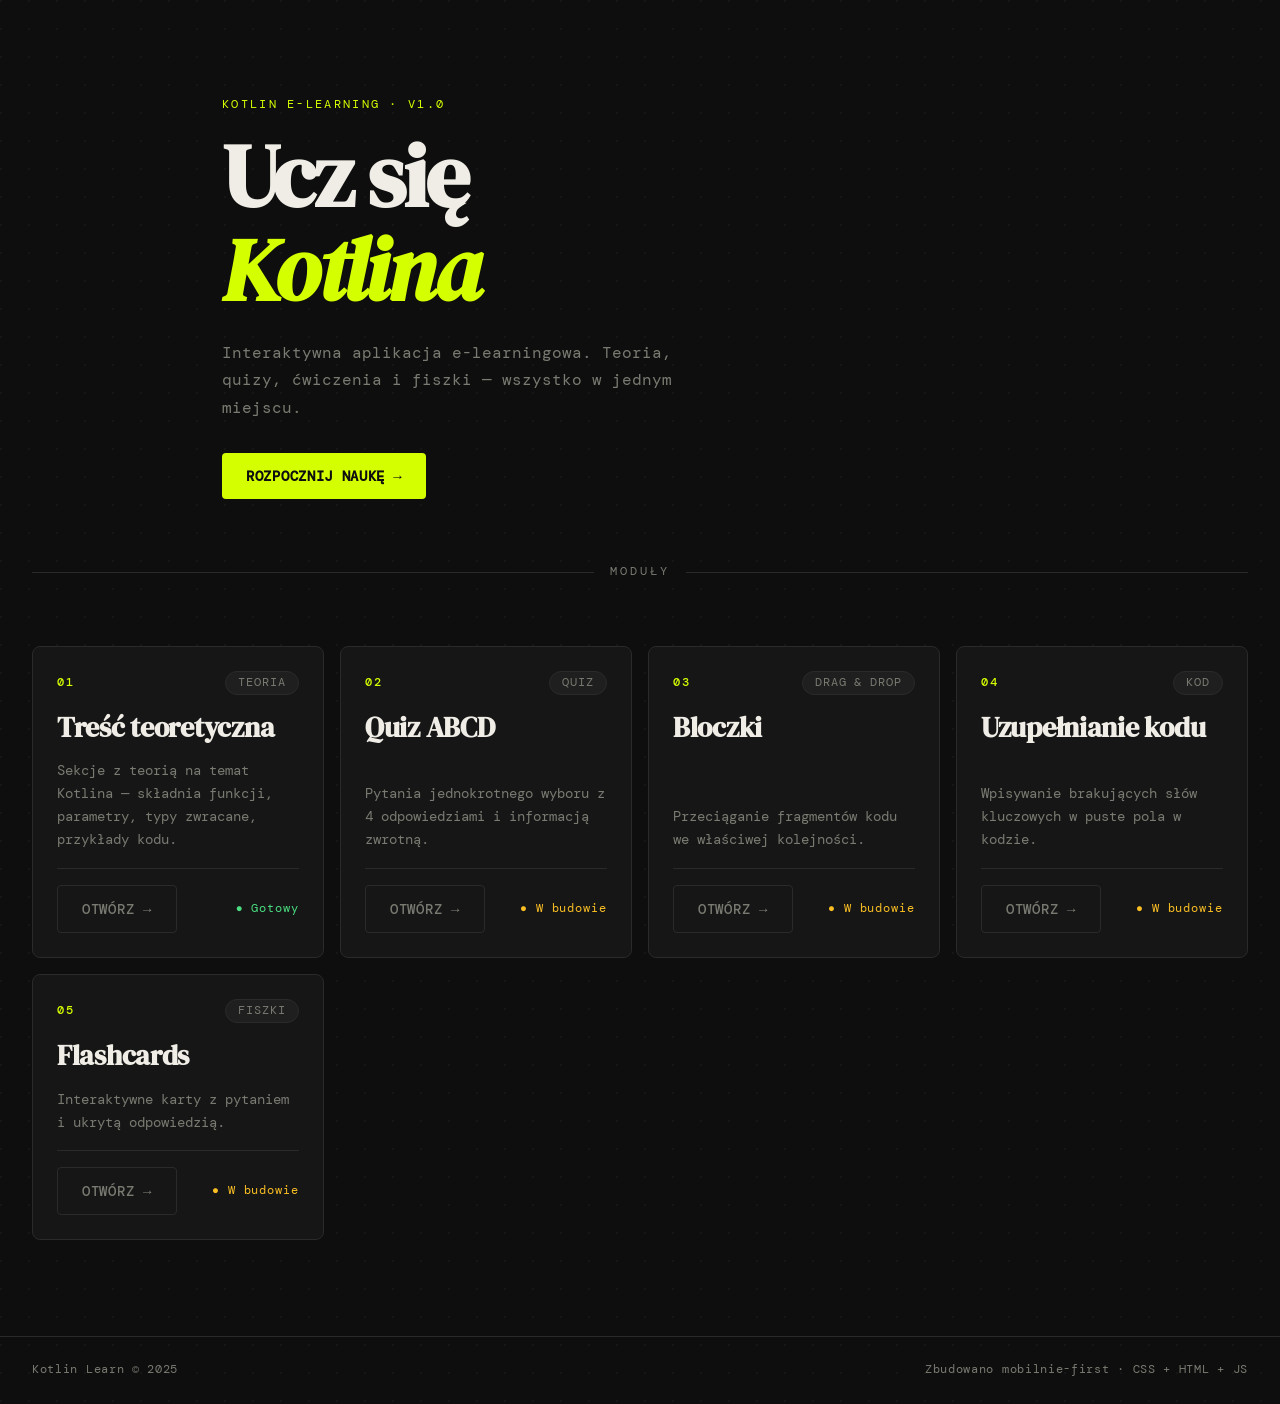
==== index.html @ 115164c0 "fix: poprawa pages" ====
<!DOCTYPE html>
<html lang="pl">
<head>
  <meta charset="UTF-8" />
  <meta name="viewport" content="width=device-width, initial-scale=1.0" />
  <title>Kotlin Learn</title>
  <link rel="preconnect" href="https://fonts.googleapis.com" />
  <link rel="preconnect" href="https://fonts.gstatic.com" crossorigin />
  <link href="https://fonts.googleapis.com/css2?family=DM+Serif+Display:ital@0;1&family=DM+Mono:wght@300;400;500&display=swap" rel="stylesheet" />
  <link rel="stylesheet" href="style.css" />
</head>
<body data-page="home">

  <!-- NAVBAR wstrzykiwany przez navbar.js -->

  <!-- HERO -->
  <section class="hero">
    <div class="hero__eyebrow">Kotlin E-Learning · v1.0</div>
    <h1 class="hero__title">
      Ucz się<br />
      <em>Kotlina</em>
    </h1>
    <p class="hero__sub">Interaktywna aplikacja e-learningowa. Teoria, quizy, ćwiczenia i fiszki — wszystko w jednym miejscu.</p>
    <a href="teoria.html" class="btn btn--primary">Rozpocznij naukę <span>→</span></a>
  </section>

  <!-- DIVIDER -->
  <div class="divider"><span>MODUŁY</span></div>

  <!-- KARTY MODUŁÓW -->
  <main class="modules">

    <article class="module-card">
      <header class="module-card__header">
        <span class="module-card__num">01</span>
        <span class="module-card__tag">Teoria</span>
      </header>
      <h2 class="module-card__title">Treść teoretyczna</h2>
      <p class="module-card__desc">Sekcje z teorią na temat Kotlina — składnia funkcji, parametry, typy zwracane, przykłady kodu.</p>
      <footer class="module-card__footer">
        <a href="pages/teoria.html" class="btn btn--ghost">Otwórz →</a>
        <span class="module-card__status module-card__status--ok">● Gotowy</span>
      </footer>
    </article>

    <article class="module-card">
      <header class="module-card__header">
        <span class="module-card__num">02</span>
        <span class="module-card__tag">Quiz</span>
      </header>
      <h2 class="module-card__title">Quiz ABCD</h2>
      <p class="module-card__desc">Pytania jednokrotnego wyboru z 4 odpowiedziami i informacją zwrotną.</p>
      <footer class="module-card__footer">
        <a href="pages/quiz.html" class="btn btn--ghost">Otwórz →</a>
        <span class="module-card__status module-card__status--warn">● W budowie</span>
      </footer>
    </article>

    <article class="module-card">
      <header class="module-card__header">
        <span class="module-card__num">03</span>
        <span class="module-card__tag">Drag & Drop</span>
      </header>
      <h2 class="module-card__title">Bloczki</h2>
      <p class="module-card__desc">Przeciąganie fragmentów kodu we właściwej kolejności.</p>
      <footer class="module-card__footer">
        <a href="pages/bloczki.html" class="btn btn--ghost">Otwórz →</a>
        <span class="module-card__status module-card__status--warn">● W budowie</span>
      </footer>
    </article>

    <article class="module-card">
      <header class="module-card__header">
        <span class="module-card__num">04</span>
        <span class="module-card__tag">Kod</span>
      </header>
      <h2 class="module-card__title">Uzupełnianie kodu</h2>
      <p class="module-card__desc">Wpisywanie brakujących słów kluczowych w puste pola w kodzie.</p>
      <footer class="module-card__footer">
        <a href="pages/kod.html" class="btn btn--ghost">Otwórz →</a>
        <span class="module-card__status module-card__status--warn">● W budowie</span>
      </footer>
    </article>

    <article class="module-card">
      <header class="module-card__header">
        <span class="module-card__num">05</span>
        <span class="module-card__tag">Fiszki</span>
      </header>
      <h2 class="module-card__title">Flashcards</h2>
      <p class="module-card__desc">Interaktywne karty z pytaniem i ukrytą odpowiedzią.</p>
      <footer class="module-card__footer">
        <a href="pages/fiszki.html" class="btn btn--ghost">Otwórz →</a>
        <span class="module-card__status module-card__status--warn">● W budowie</span>
      </footer>
    </article>

  </main>

  <footer class="site-footer">
    <span>Kotlin Learn © 2025</span>
    <span>Zbudowano mobilnie-first · CSS + HTML + JS</span>
  </footer>

  <script src="js/navbar.js"></script>
</body>
</html>
---- style.css ----
/* =============================================
   ZMIENNE CSS — DESIGN TOKENS
   ============================================= */
:root {
  /* Kolory */
  --clr-bg:        #0e0e0e;
  --clr-surface:   #161616;
  --clr-surface-2: #1f1f1f;
  --clr-border:    #2a2a2a;
  --clr-accent:    #d4ff00;       /* limonkowy akcent */
  --clr-accent-dim:#a8cc00;
  --clr-text:      #f0ede6;
  --clr-text-muted:#7a7a72;
  --clr-ok:        #4ade80;
  --clr-warn:      #fbbf24;
  --clr-off:       #ef4444;

  /* Typografia */
  --font-display:  'DM Serif Display', Georgia, serif;
  --font-mono:     'DM Mono', 'Courier New', monospace;

  /* Rozmiary */
  --fs-xs:   0.72rem;
  --fs-sm:   0.875rem;
  --fs-base: 1rem;
  --fs-lg:   1.25rem;
  --fs-xl:   1.75rem;
  --fs-2xl:  2.5rem;
  --fs-3xl:  clamp(2.8rem, 8vw, 5.5rem);

  /* Przestrzeń */
  --sp-1: 0.25rem;
  --sp-2: 0.5rem;
  --sp-3: 0.75rem;
  --sp-4: 1rem;
  --sp-6: 1.5rem;
  --sp-8: 2rem;
  --sp-12: 3rem;
  --sp-16: 4rem;
  --sp-24: 6rem;

  /* Misc */
  --radius:     4px;
  --radius-lg:  8px;
  --nav-h:      64px;
  --transition: 0.22s ease;
}

/* =============================================
   RESET / BASE
   ============================================= */
*, *::before, *::after {
  box-sizing: border-box;
  margin: 0;
  padding: 0;
}

html {
  scroll-behavior: smooth;
  font-size: 16px;
}

body {
  background-color: var(--clr-bg);
  color: var(--clr-text);
  font-family: var(--font-mono);
  font-size: var(--fs-base);
  line-height: 1.6;
  min-height: 100vh;
  overflow-x: hidden;
  /* Subtelna tekstura rastrowa */
  background-image: radial-gradient(circle at 1px 1px, #ffffff08 1px, transparent 0);
  background-size: 28px 28px;
}

img, video { max-width: 100%; display: block; }
a { color: inherit; text-decoration: none; }
ul { list-style: none; }
button { cursor: pointer; border: none; background: none; font: inherit; }

/* =============================================
   NAVBAR
   ============================================= */
.navbar {
  position: sticky;
  top: 0;
  z-index: 100;
  height: var(--nav-h);
  display: flex;
  align-items: center;
  justify-content: space-between;
  padding: 0 var(--sp-8);
  background: rgba(14, 14, 14, 0.85);
  backdrop-filter: blur(12px);
  -webkit-backdrop-filter: blur(12px);
  border-bottom: 1px solid var(--clr-border);
  gap: var(--sp-6);
}

.navbar--scrolled {
  border-bottom-color: var(--clr-accent);
  box-shadow: 0 0 24px rgba(212, 255, 0, 0.06);
}

/* Brand */
.navbar__brand {
  display: flex;
  align-items: center;
  gap: var(--sp-3);
  flex-shrink: 0;
}
.navbar__logo {
  font-size: var(--fs-xl);
  color: var(--clr-accent);
  line-height: 1;
}
.navbar__name {
  font-family: var(--font-display);
  font-size: var(--fs-lg);
  letter-spacing: -0.02em;
}

/* Nav links */
.navbar__nav {
  display: flex;
  align-items: center;
  gap: var(--sp-1);
}

.nav-link {
  display: flex;
  flex-direction: column;
  align-items: center;
  padding: var(--sp-2) var(--sp-4);
  border-radius: var(--radius);
  transition: background var(--transition), color var(--transition);
  position: relative;
}
.nav-link::after {
  content: '';
  position: absolute;
  bottom: 0; left: 50%;
  transform: translateX(-50%) scaleX(0);
  width: 80%; height: 2px;
  background: var(--clr-accent);
  transition: transform var(--transition);
  border-radius: 2px;
}
.nav-link:hover::after,
.nav-link.is-active::after { transform: translateX(-50%) scaleX(1); }
.nav-link:hover, .nav-link.is-active {
  background: var(--clr-surface-2);
  color: var(--clr-accent);
}

.nav-link__num {
  font-size: var(--fs-xs);
  color: var(--clr-text-muted);
  font-weight: 300;
  line-height: 1;
  margin-bottom: 1px;
  transition: color var(--transition);
}
.nav-link:hover .nav-link__num,
.nav-link.is-active .nav-link__num { color: var(--clr-accent); }

.nav-link__label {
  font-size: var(--fs-sm);
  font-weight: 500;
  letter-spacing: 0.04em;
  text-transform: uppercase;
}

/* Hamburger */
.navbar__hamburger {
  display: none;
  flex-direction: column;
  justify-content: center;
  gap: 5px;
  width: 40px; height: 40px;
  padding: var(--sp-2);
  border-radius: var(--radius);
  transition: background var(--transition);
}
.navbar__hamburger:hover { background: var(--clr-surface-2); }
.navbar__hamburger span {
  display: block;
  height: 2px;
  background: var(--clr-text);
  border-radius: 2px;
  transition: transform var(--transition), opacity var(--transition), background var(--transition);
  transform-origin: center;
}
.navbar__hamburger.is-open span:nth-child(1) { transform: translateY(7px) rotate(45deg); }
.navbar__hamburger.is-open span:nth-child(2) { opacity: 0; }
.navbar__hamburger.is-open span:nth-child(3) { transform: translateY(-7px) rotate(-45deg); }
.navbar__hamburger.is-open span { background: var(--clr-accent); }

/* =============================================
   HERO
   ============================================= */
.hero {
  padding: var(--sp-24) var(--sp-8) var(--sp-16);
  max-width: 900px;
  margin: 0 auto;
  text-align: left;
  animation: fadeUp 0.7s ease both;
}

.hero__eyebrow {
  font-size: var(--fs-xs);
  color: var(--clr-accent);
  letter-spacing: 0.2em;
  text-transform: uppercase;
  margin-bottom: var(--sp-4);
}

.hero__title {
  font-family: var(--font-display);
  font-size: var(--fs-3xl);
  line-height: 1.05;
  letter-spacing: -0.03em;
  margin-bottom: var(--sp-6);
}
.hero__title em {
  font-style: italic;
  color: var(--clr-accent);
}

.hero__sub {
  font-size: var(--fs-base);
  color: var(--clr-text-muted);
  max-width: 480px;
  margin-bottom: var(--sp-8);
  line-height: 1.7;
}

/* =============================================
   BUTTONS
   ============================================= */
.btn {
  display: inline-flex;
  align-items: center;
  gap: var(--sp-2);
  padding: var(--sp-3) var(--sp-6);
  border-radius: var(--radius);
  font-family: var(--font-mono);
  font-size: var(--fs-sm);
  font-weight: 500;
  letter-spacing: 0.05em;
  text-transform: uppercase;
  transition: background var(--transition), color var(--transition),
              transform var(--transition), box-shadow var(--transition);
  user-select: none;
}
.btn:active { transform: translateY(1px); }

.btn--primary {
  background: var(--clr-accent);
  color: #0e0e0e;
  font-weight: 700;
}
.btn--primary:hover {
  background: #fff;
  box-shadow: 0 0 32px rgba(212, 255, 0, 0.25);
}

.btn--ghost {
  background: transparent;
  color: var(--clr-text-muted);
  border: 1px solid var(--clr-border);
}
.btn--ghost:hover {
  border-color: var(--clr-accent);
  color: var(--clr-accent);
  background: rgba(212, 255, 0, 0.05);
}

/* =============================================
   DIVIDER
   ============================================= */
.divider {
  display: flex;
  align-items: center;
  gap: var(--sp-4);
  padding: 0 var(--sp-8);
  margin-bottom: var(--sp-8);
}
.divider::before, .divider::after {
  content: '';
  flex: 1;
  height: 1px;
  background: var(--clr-border);
}
.divider span {
  font-size: var(--fs-xs);
  color: var(--clr-text-muted);
  letter-spacing: 0.25em;
  text-transform: uppercase;
  white-space: nowrap;
}

/* .modules grid przeniesiony do sekcji MODUŁ TEORII na dole */

/* MODULE CARD */
.module-card {
  background: var(--clr-surface);
  border: 1px solid var(--clr-border);
  border-radius: var(--radius-lg);
  padding: var(--sp-6);
  display: flex;
  flex-direction: column;
  gap: var(--sp-4);
  transition: border-color var(--transition), transform var(--transition), box-shadow var(--transition);
  animation: fadeUp 0.5s ease both;
}
.module-card:nth-child(1) { animation-delay: 0.05s; }
.module-card:nth-child(2) { animation-delay: 0.12s; }
.module-card:nth-child(3) { animation-delay: 0.19s; }
.module-card:nth-child(4) { animation-delay: 0.26s; }
.module-card:nth-child(5) { animation-delay: 0.33s; }

.module-card:hover {
  border-color: var(--clr-accent);
  transform: translateY(-3px);
  box-shadow: 0 12px 40px rgba(0,0,0,0.4), 0 0 0 1px var(--clr-accent);
}

.module-card__header {
  display: flex;
  justify-content: space-between;
  align-items: center;
}
.module-card__num {
  font-size: var(--fs-xs);
  color: var(--clr-accent);
  font-weight: 500;
  letter-spacing: 0.15em;
}
.module-card__tag {
  font-size: var(--fs-xs);
  color: var(--clr-text-muted);
  background: var(--clr-surface-2);
  border: 1px solid var(--clr-border);
  border-radius: 100px;
  padding: 2px var(--sp-3);
  letter-spacing: 0.08em;
  text-transform: uppercase;
}

.module-card__title {
  font-family: var(--font-display);
  font-size: var(--fs-xl);
  line-height: 1.15;
  letter-spacing: -0.01em;
  flex: 1;
}

.module-card__desc {
  font-size: var(--fs-sm);
  color: var(--clr-text-muted);
  line-height: 1.65;
}

.module-card__footer {
  display: flex;
  align-items: center;
  justify-content: space-between;
  margin-top: auto;
  padding-top: var(--sp-4);
  border-top: 1px solid var(--clr-border);
}

.module-card__status {
  font-size: var(--fs-xs);
  letter-spacing: 0.08em;
}
.module-card__status--ok   { color: var(--clr-ok); }
.module-card__status--warn { color: var(--clr-warn); }
.module-card__status--off  { color: var(--clr-off); }

/* =============================================
   FOOTER
   ============================================= */
.site-footer {
  border-top: 1px solid var(--clr-border);
  padding: var(--sp-6) var(--sp-8);
  display: flex;
  justify-content: space-between;
  align-items: center;
  font-size: var(--fs-xs);
  color: var(--clr-text-muted);
  letter-spacing: 0.06em;
  flex-wrap: wrap;
  gap: var(--sp-4);
}

/* =============================================
   ANIMACJE
   ============================================= */
@keyframes fadeUp {
  from { opacity: 0; transform: translateY(20px); }
  to   { opacity: 1; transform: translateY(0); }
}

/* =============================================
   RESPONSYWNOŚĆ — MOBILE FIRST
   ============================================= */

/* ── xs (< 480px) ── */
@media (max-width: 480px) {
  :root { --nav-h: 56px; }

  .navbar { padding: 0 var(--sp-4); }
  .navbar__nav { padding: var(--sp-4) 0; }

  .hero { padding: var(--sp-12) var(--sp-4) var(--sp-12); }
  .modules { padding: 0 var(--sp-4) var(--sp-16); gap: var(--sp-3); }
  .divider { padding: 0 var(--sp-4); }
  .site-footer { padding: var(--sp-6) var(--sp-4); flex-direction: column; text-align: center; }
}

/* ── Hamburger visible on mobile ── */
@media (max-width: 768px) {
  .navbar__hamburger { display: flex; }

  .navbar__nav {
    position: fixed;
    top: var(--nav-h);
    left: 0; right: 0;
    background: rgba(14, 14, 14, 0.97);
    backdrop-filter: blur(16px);
    border-bottom: 1px solid var(--clr-border);
    flex-direction: column;
    align-items: stretch;
    gap: 0;
    transform: translateY(-8px);
    opacity: 0;
    pointer-events: none;
    transition: opacity var(--transition), transform var(--transition);
    z-index: 90;
  }
  .navbar__nav.is-open {
    transform: translateY(0);
    opacity: 1;
    pointer-events: all;
  }

  .nav-link {
    flex-direction: row;
    justify-content: flex-start;
    gap: var(--sp-3);
    padding: var(--sp-4) var(--sp-8);
    border-radius: 0;
    border-bottom: 1px solid var(--clr-border);
  }
  .nav-link::after { display: none; }
  .nav-link__num { font-size: var(--fs-sm); }
  .nav-link__label { font-size: var(--fs-base); }
}

/* ── md (768px +) ── */
@media (min-width: 768px) {
  .modules {
    grid-template-columns: repeat(2, 1fr);
  }
}

/* ── lg (1024px +) ── */
@media (min-width: 1024px) {
  .modules {
    grid-template-columns: repeat(3, 1fr);
  }
}

/* ── xl (1280px +) ── */
@media (min-width: 1280px) {
  .modules {
    grid-template-columns: repeat(auto-fill, minmax(300px, 1fr));
  }
}

/* =============================================
   FOCUS (dostępność)
   ============================================= */
:focus-visible {
  outline: 2px solid var(--clr-accent);
  outline-offset: 3px;
  border-radius: var(--radius);
}

/* =============================================
   MODUŁ TEORII
   ============================================= */
.theory {
  padding: var(--sp-12) var(--sp-8) var(--sp-16);
  scroll-margin-top: var(--nav-h);
}

.theory__container {
  max-width: 860px;
  margin: 0 auto;
  display: flex;
  flex-direction: column;
  gap: var(--sp-12);
}

.theory__header {
  animation: fadeUp 0.6s ease both;
}

.theory__eyebrow {
  font-size: var(--fs-xs);
  color: var(--clr-accent);
  letter-spacing: 0.2em;
  text-transform: uppercase;
  margin-bottom: var(--sp-3);
  display: block;
}

.theory__title {
  font-family: var(--font-display);
  font-size: clamp(2rem, 5vw, 3.2rem);
  line-height: 1.1;
  letter-spacing: -0.02em;
  margin-bottom: var(--sp-4);
}

.theory__lead {
  font-size: var(--fs-base);
  color: var(--clr-text-muted);
  line-height: 1.75;
  max-width: 620px;
}

/* ── Bloki teorii ── */
.theory__block {
  background: var(--clr-surface);
  border: 1px solid var(--clr-border);
  border-radius: var(--radius-lg);
  padding: var(--sp-8);
  display: flex;
  flex-direction: column;
  gap: var(--sp-6);
  animation: fadeUp 0.6s ease both;
}

.theory__block-title {
  font-family: var(--font-display);
  font-size: var(--fs-xl);
  display: flex;
  align-items: center;
  gap: var(--sp-4);
  letter-spacing: -0.01em;
}

.theory__num {
  font-family: var(--font-mono);
  font-size: var(--fs-xs);
  color: var(--clr-accent);
  background: rgba(212,255,0,0.08);
  border: 1px solid rgba(212,255,0,0.2);
  border-radius: var(--radius);
  padding: 2px 8px;
  font-weight: 500;
  letter-spacing: 0.1em;
  flex-shrink: 0;
}

.theory__text {
  font-size: var(--fs-sm);
  color: var(--clr-text-muted);
  line-height: 1.75;
}

/* ── Syntax highlight tokens ── */
.k    { color: #c792ea; }
.fn   { color: #82aaff; }
.param{ color: #f07178; }
.type { color: #ffcb6b; }
.str  { color: #c3e88d; }
.val  { color: var(--clr-accent); }

/* ── Code blocks ── */
.code-block {
  background: #0a0a0a;
  border: 1px solid var(--clr-border);
  border-radius: var(--radius);
  padding: var(--sp-4) var(--sp-6);
  overflow-x: auto;
  font-family: var(--font-mono);
  font-size: var(--fs-sm);
  line-height: 1.8;
  tab-size: 2;
}

.code-block--full {
  width: 100%;
}

/* ── Anatomy diagram ── */
.anatomy {
  display: flex;
  flex-direction: column;
  gap: var(--sp-4);
}

.anatomy__code {
  background: #0a0a0a;
  border: 1px solid var(--clr-border);
  border-radius: var(--radius);
  padding: var(--sp-6);
  font-family: var(--font-mono);
  font-size: var(--fs-sm);
  line-height: 2;
  overflow-x: auto;
}

.anatomy__labels {
  display: grid;
  grid-template-columns: repeat(auto-fill, minmax(200px, 1fr));
  gap: var(--sp-3);
}

.anatomy__label {
  display: flex;
  flex-direction: column;
  gap: var(--sp-2);
  font-size: var(--fs-xs);
  color: var(--clr-text-muted);
  line-height: 1.5;
}

.anatomy__pill {
  display: inline-block;
  font-family: var(--font-mono);
  font-size: var(--fs-xs);
  padding: 2px 10px;
  border-radius: 100px;
  font-weight: 500;
  width: fit-content;
}

.anatomy__pill--kw    { background: rgba(199,146,234,0.15); color: #c792ea; border: 1px solid rgba(199,146,234,0.3); }
.anatomy__pill--fn    { background: rgba(130,170,255,0.15); color: #82aaff; border: 1px solid rgba(130,170,255,0.3); }
.anatomy__pill--param { background: rgba(240,113,120,0.15); color: #f07178; border: 1px solid rgba(240,113,120,0.3); }
.anatomy__pill--ret   { background: rgba(255,203,107,0.15); color: #ffcb6b; border: 1px solid rgba(255,203,107,0.3); }

/* ── Code examples grid ── */
.code-examples {
  display: grid;
  grid-template-columns: repeat(auto-fill, minmax(240px, 1fr));
  gap: var(--sp-4);
}

.code-example {
  display: flex;
  flex-direction: column;
  gap: var(--sp-2);
}

.code-example__label {
  font-size: var(--fs-xs);
  color: var(--clr-text-muted);
  letter-spacing: 0.1em;
  text-transform: uppercase;
  padding-bottom: var(--sp-1);
  border-bottom: 1px solid var(--clr-border);
}

/* ── Return grid ── */
.return-grid {
  display: grid;
  grid-template-columns: repeat(auto-fill, minmax(220px, 1fr));
  gap: var(--sp-4);
}

.return-card {
  background: var(--clr-surface-2);
  border: 1px solid var(--clr-border);
  border-radius: var(--radius);
  padding: var(--sp-4);
  display: flex;
  flex-direction: column;
  gap: var(--sp-3);
  transition: border-color var(--transition);
}

.return-card:hover { border-color: var(--clr-accent); }

.return-card--unit {
  border-color: rgba(212,255,0,0.2);
}

.return-card__type {
  font-size: var(--fs-xs);
  color: var(--clr-text-muted);
  text-transform: uppercase;
  letter-spacing: 0.1em;
}

.return-card__note {
  font-size: var(--fs-xs);
  color: var(--clr-text-muted);
  line-height: 1.6;
  margin-top: auto;
}

/* ── Simulator ── */
.simulator {
  display: flex;
  flex-direction: column;
  gap: var(--sp-4);
}

.simulator__inputs {
  display: grid;
  grid-template-columns: repeat(auto-fill, minmax(200px, 1fr));
  gap: var(--sp-3);
}

.sim-field {
  display: flex;
  flex-direction: column;
  gap: var(--sp-2);
}

.sim-field__label {
  font-size: var(--fs-xs);
  color: var(--clr-text-muted);
  letter-spacing: 0.06em;
}

.sim-default {
  color: var(--clr-text-muted);
  opacity: 0.6;
}

.sim-field__input {
  background: #0a0a0a;
  border: 1px solid var(--clr-border);
  border-radius: var(--radius);
  color: var(--clr-text);
  font-family: var(--font-mono);
  font-size: var(--fs-sm);
  padding: var(--sp-2) var(--sp-3);
  transition: border-color var(--transition);
  width: 100%;
}

.sim-field__input:focus {
  outline: none;
  border-color: var(--clr-accent);
}

.sim-run {
  align-self: flex-start;
}

.simulator__output {
  background: #0a0a0a;
  border: 1px solid var(--clr-border);
  border-radius: var(--radius);
  padding: var(--sp-4) var(--sp-6);
  font-family: var(--font-mono);
  font-size: var(--fs-sm);
  display: flex;
  flex-direction: column;
  gap: var(--sp-2);
  min-height: 70px;
  transition: border-color 0.3s ease;
}

.simulator__output.is-running {
  border-color: var(--clr-accent);
}

.sim-output__label {
  font-size: var(--fs-xs);
  color: var(--clr-text-muted);
}

.sim-output__val {
  color: var(--clr-accent);
  font-weight: 500;
  font-size: var(--fs-base);
  min-height: 1.5em;
}

/* ── Nawigacja do kolejnego modułu ── */
.theory__nav {
  display: flex;
  align-items: center;
  justify-content: space-between;
  flex-wrap: wrap;
  gap: var(--sp-4);
  padding: var(--sp-6) var(--sp-8);
  background: var(--clr-surface);
  border: 1px solid var(--clr-border);
  border-radius: var(--radius-lg);
}

.theory__nav-info {
  font-size: var(--fs-sm);
  color: var(--clr-text-muted);
}

/* ── Moduły placeholder grid ── */
.modules {
  display: grid;
  grid-template-columns: repeat(auto-fill, minmax(280px, 1fr));
  gap: var(--sp-4);
  padding: var(--sp-8) var(--sp-8) var(--sp-24);
  max-width: 1400px;
  margin: 0 auto;
}

/* ── Responsywność teorii ── */
@media (max-width: 768px) {
  .theory { padding: var(--sp-8) var(--sp-4) var(--sp-12); }
  .theory__block { padding: var(--sp-6) var(--sp-4); }
  .anatomy__labels { grid-template-columns: 1fr 1fr; }
  .theory__nav { flex-direction: column; align-items: flex-start; }
  .modules { padding: var(--sp-4) var(--sp-4) var(--sp-16); }
}

@media (max-width: 480px) {
  .anatomy__labels { grid-template-columns: 1fr; }
  .code-examples { grid-template-columns: 1fr; }
  .return-grid { grid-template-columns: 1fr; }
  .simulator__inputs { grid-template-columns: 1fr; }
}
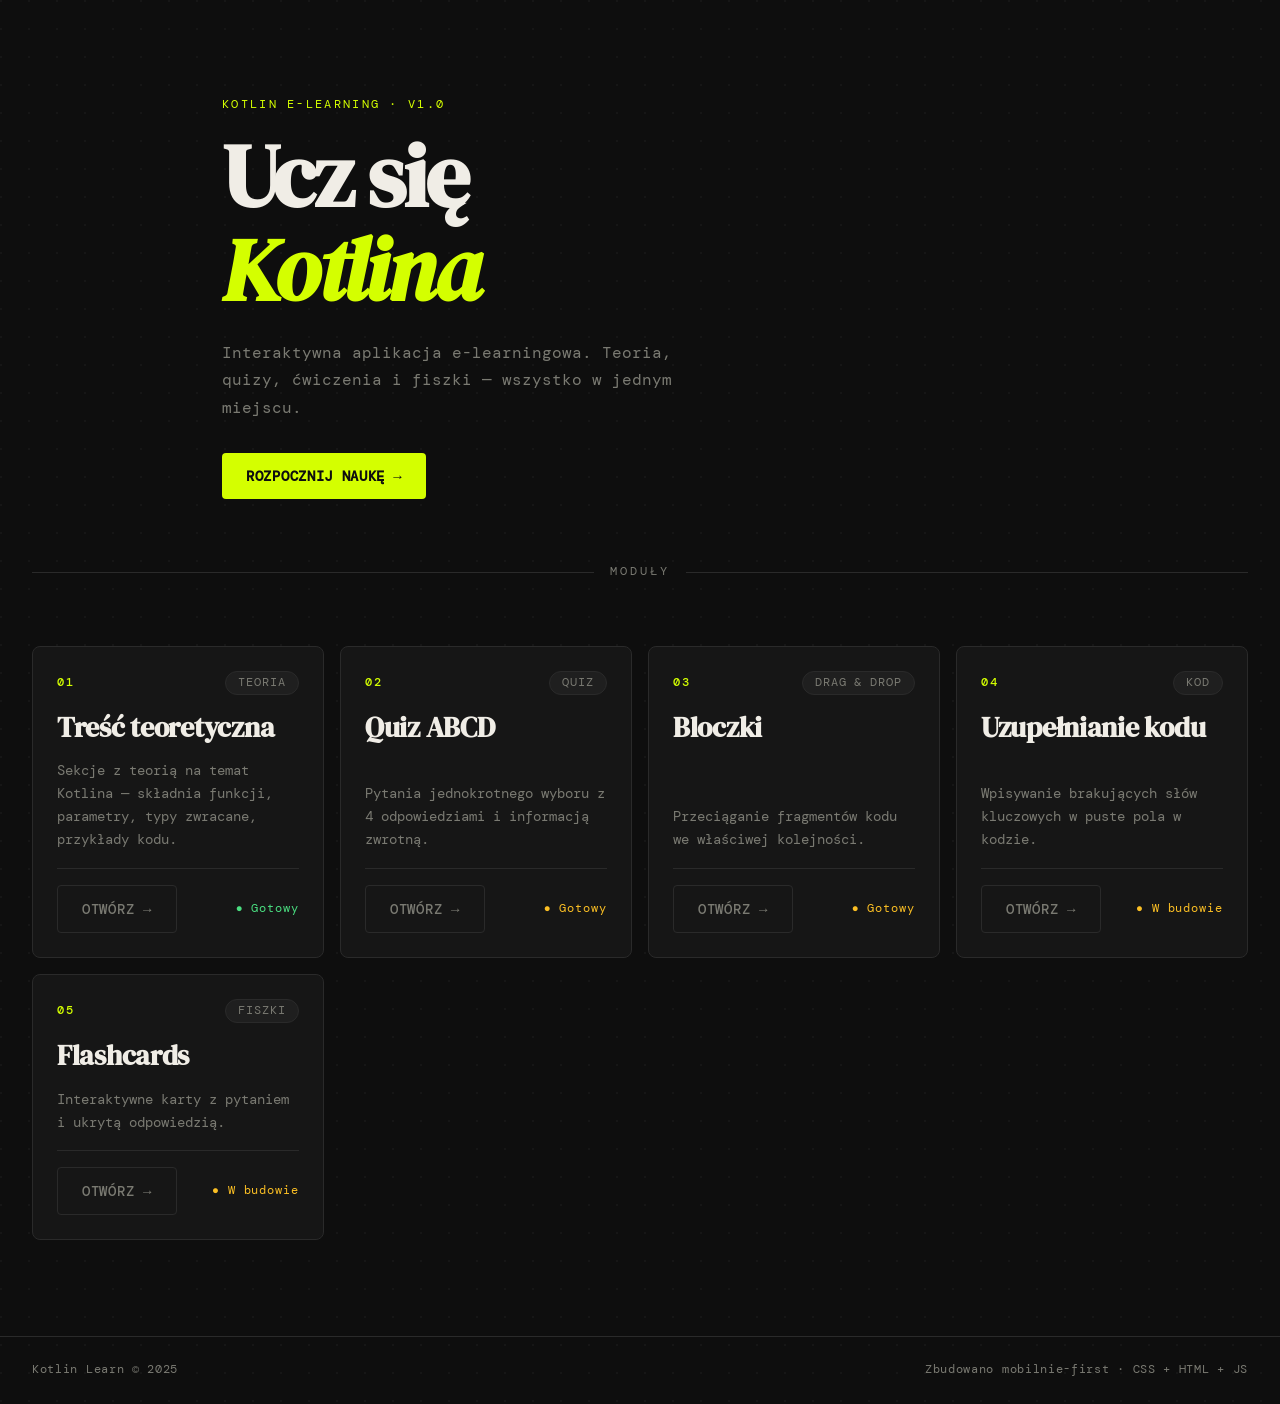
==== commit b94633cb: "feat: dodanie bloczów" ====
--- a/index.html
+++ b/index.html
@@ -38,7 +38,7 @@
       <h2 class="module-card__title">Treść teoretyczna</h2>
       <p class="module-card__desc">Sekcje z teorią na temat Kotlina — składnia funkcji, parametry, typy zwracane, przykłady kodu.</p>
       <footer class="module-card__footer">
-        <a href="pages/teoria.html" class="btn btn--ghost">Otwórz →</a>
+        <a href="teoria.html" class="btn btn--ghost">Otwórz →</a>
         <span class="module-card__status module-card__status--ok">● Gotowy</span>
       </footer>
     </article>
@@ -51,8 +51,8 @@
       <h2 class="module-card__title">Quiz ABCD</h2>
       <p class="module-card__desc">Pytania jednokrotnego wyboru z 4 odpowiedziami i informacją zwrotną.</p>
       <footer class="module-card__footer">
-        <a href="pages/quiz.html" class="btn btn--ghost">Otwórz →</a>
-        <span class="module-card__status module-card__status--warn">● W budowie</span>
+        <a href="quiz.html" class="btn btn--ghost">Otwórz →</a>
+        <span class="module-card__status module-card__status--warn">● Gotowy</span>
       </footer>
     </article>
 
@@ -64,8 +64,8 @@
       <h2 class="module-card__title">Bloczki</h2>
       <p class="module-card__desc">Przeciąganie fragmentów kodu we właściwej kolejności.</p>
       <footer class="module-card__footer">
-        <a href="pages/bloczki.html" class="btn btn--ghost">Otwórz →</a>
-        <span class="module-card__status module-card__status--warn">● W budowie</span>
+        <a href="bloczki.html" class="btn btn--ghost">Otwórz →</a>
+        <span class="module-card__status module-card__status--warn">● Gotowy</span>
       </footer>
     </article>
 
@@ -77,7 +77,7 @@
       <h2 class="module-card__title">Uzupełnianie kodu</h2>
       <p class="module-card__desc">Wpisywanie brakujących słów kluczowych w puste pola w kodzie.</p>
       <footer class="module-card__footer">
-        <a href="pages/kod.html" class="btn btn--ghost">Otwórz →</a>
+        <a href="kod.html" class="btn btn--ghost">Otwórz →</a>
         <span class="module-card__status module-card__status--warn">● W budowie</span>
       </footer>
     </article>
@@ -90,7 +90,7 @@
       <h2 class="module-card__title">Flashcards</h2>
       <p class="module-card__desc">Interaktywne karty z pytaniem i ukrytą odpowiedzią.</p>
       <footer class="module-card__footer">
-        <a href="pages/fiszki.html" class="btn btn--ghost">Otwórz →</a>
+        <a href="fiszki.html" class="btn btn--ghost">Otwórz →</a>
         <span class="module-card__status module-card__status--warn">● W budowie</span>
       </footer>
     </article>
@@ -101,7 +101,6 @@
     <span>Kotlin Learn © 2025</span>
     <span>Zbudowano mobilnie-first · CSS + HTML + JS</span>
   </footer>
-
   <script src="js/navbar.js"></script>
 </body>
 </html>
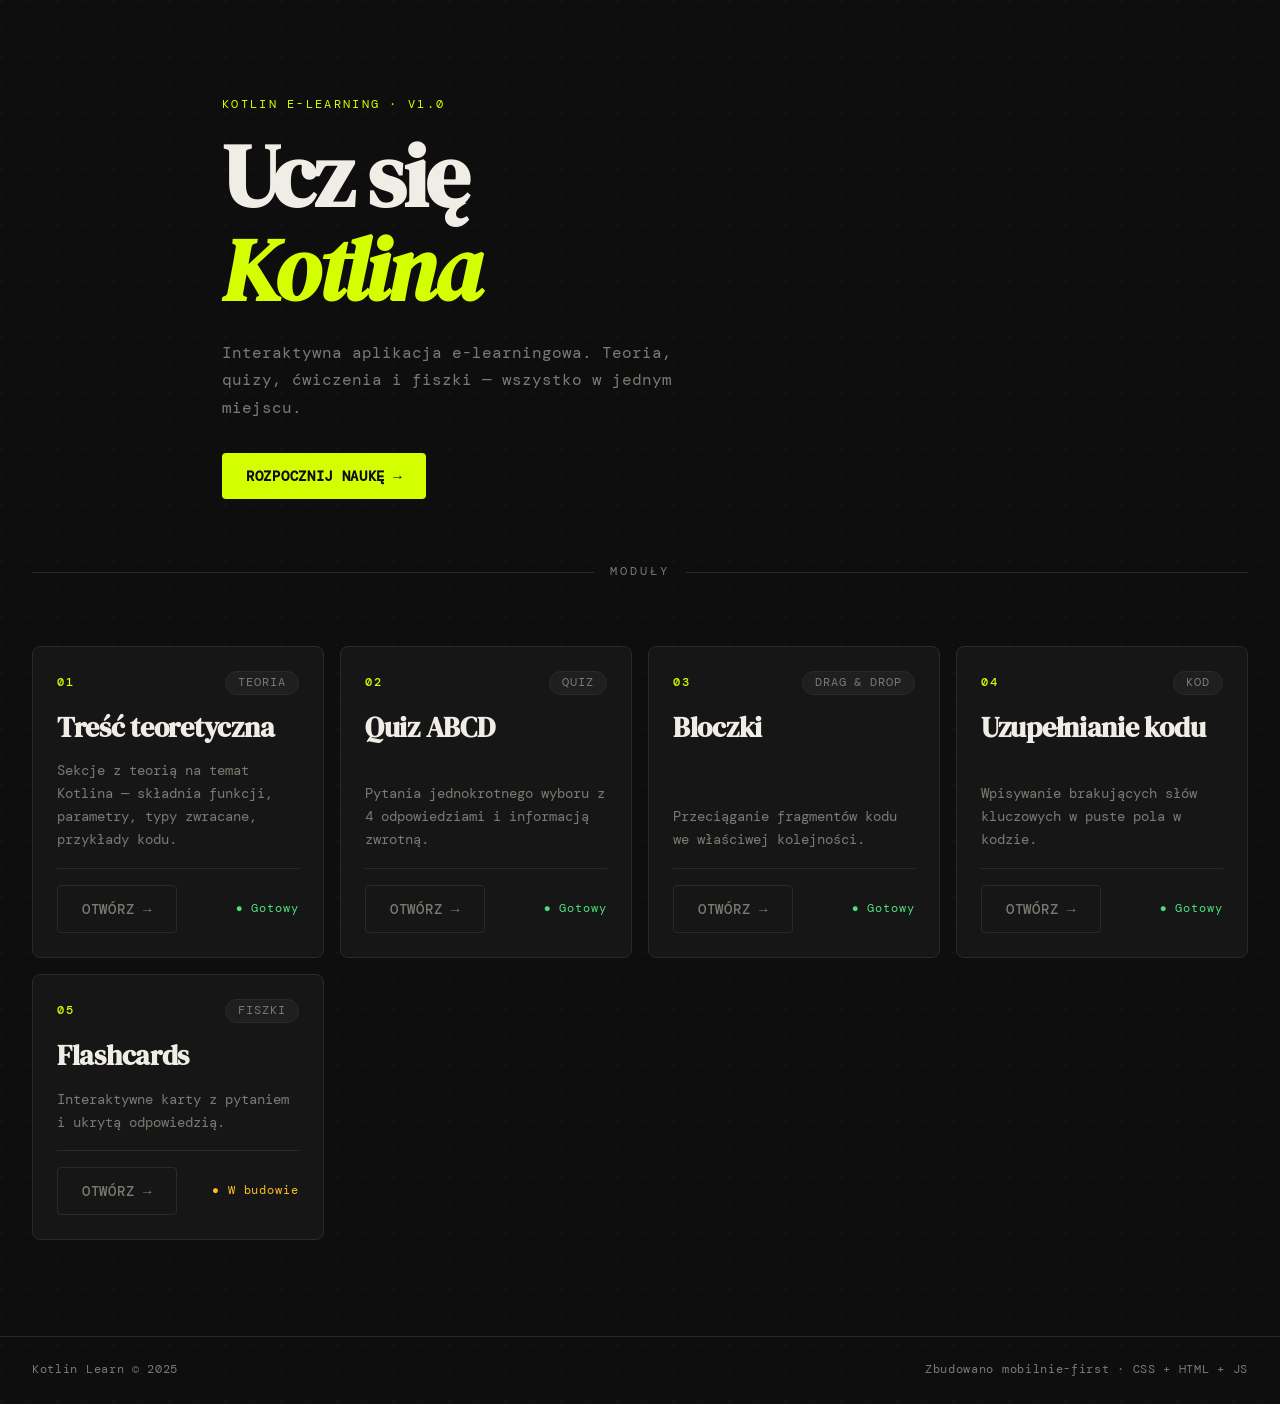
==== commit 27b85b89: "feat: dodanie kodu" ====
--- a/index.html
+++ b/index.html
@@ -52,7 +52,7 @@
       <p class="module-card__desc">Pytania jednokrotnego wyboru z 4 odpowiedziami i informacją zwrotną.</p>
       <footer class="module-card__footer">
         <a href="quiz.html" class="btn btn--ghost">Otwórz →</a>
-        <span class="module-card__status module-card__status--warn">● Gotowy</span>
+         <span class="module-card__status module-card__status--ok">● Gotowy</span>
       </footer>
     </article>
 
@@ -65,7 +65,7 @@
       <p class="module-card__desc">Przeciąganie fragmentów kodu we właściwej kolejności.</p>
       <footer class="module-card__footer">
         <a href="bloczki.html" class="btn btn--ghost">Otwórz →</a>
-        <span class="module-card__status module-card__status--warn">● Gotowy</span>
+         <span class="module-card__status module-card__status--ok">● Gotowy</span>
       </footer>
     </article>
 
@@ -78,7 +78,7 @@
       <p class="module-card__desc">Wpisywanie brakujących słów kluczowych w puste pola w kodzie.</p>
       <footer class="module-card__footer">
         <a href="kod.html" class="btn btn--ghost">Otwórz →</a>
-        <span class="module-card__status module-card__status--warn">● W budowie</span>
+        <span class="module-card__status module-card__status--ok">● Gotowy</span>
       </footer>
     </article>
 
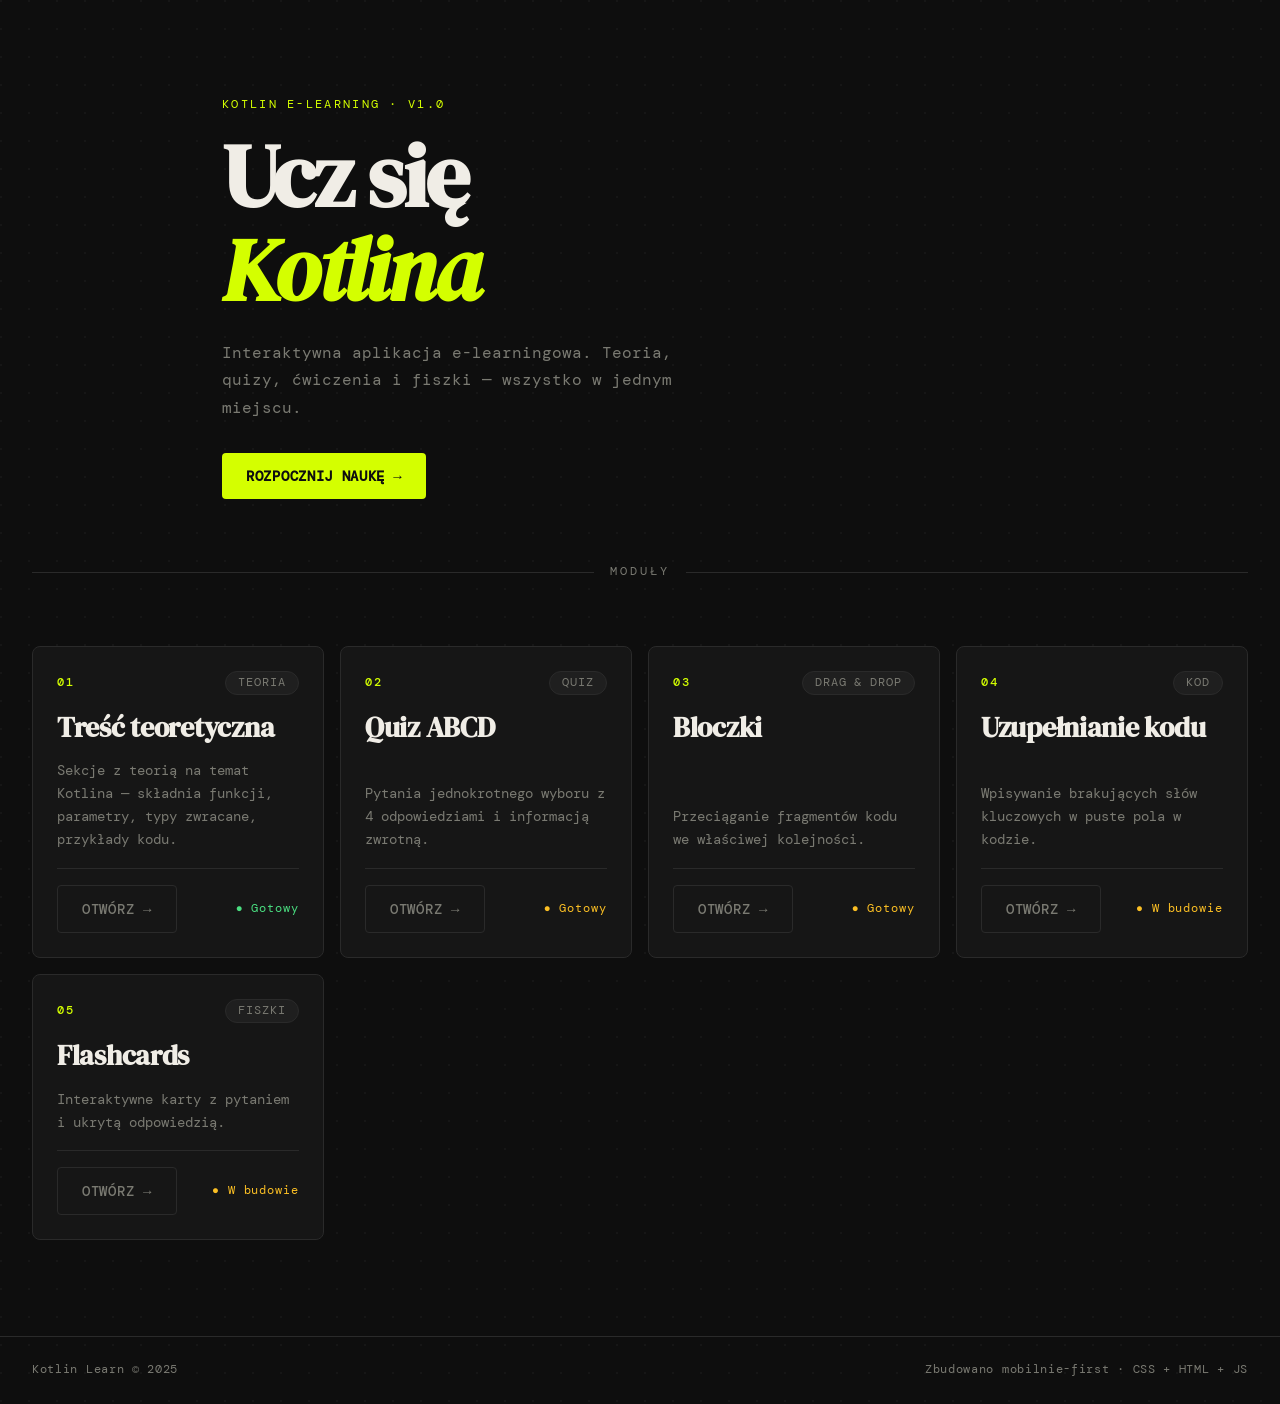
==== commit 6feb00f2: "Merge pull request #7 from flibarti98-creator/zadanie4 Zadanie4" ====
--- a/index.html
+++ b/index.html
@@ -52,7 +52,7 @@
       <p class="module-card__desc">Pytania jednokrotnego wyboru z 4 odpowiedziami i informacją zwrotną.</p>
       <footer class="module-card__footer">
         <a href="quiz.html" class="btn btn--ghost">Otwórz →</a>
-         <span class="module-card__status module-card__status--ok">● Gotowy</span>
+        <span class="module-card__status module-card__status--warn">● Gotowy</span>
       </footer>
     </article>
 
@@ -65,7 +65,7 @@
       <p class="module-card__desc">Przeciąganie fragmentów kodu we właściwej kolejności.</p>
       <footer class="module-card__footer">
         <a href="bloczki.html" class="btn btn--ghost">Otwórz →</a>
-         <span class="module-card__status module-card__status--ok">● Gotowy</span>
+        <span class="module-card__status module-card__status--warn">● Gotowy</span>
       </footer>
     </article>
 
@@ -78,7 +78,7 @@
       <p class="module-card__desc">Wpisywanie brakujących słów kluczowych w puste pola w kodzie.</p>
       <footer class="module-card__footer">
         <a href="kod.html" class="btn btn--ghost">Otwórz →</a>
-        <span class="module-card__status module-card__status--ok">● Gotowy</span>
+        <span class="module-card__status module-card__status--warn">● W budowie</span>
       </footer>
     </article>
 
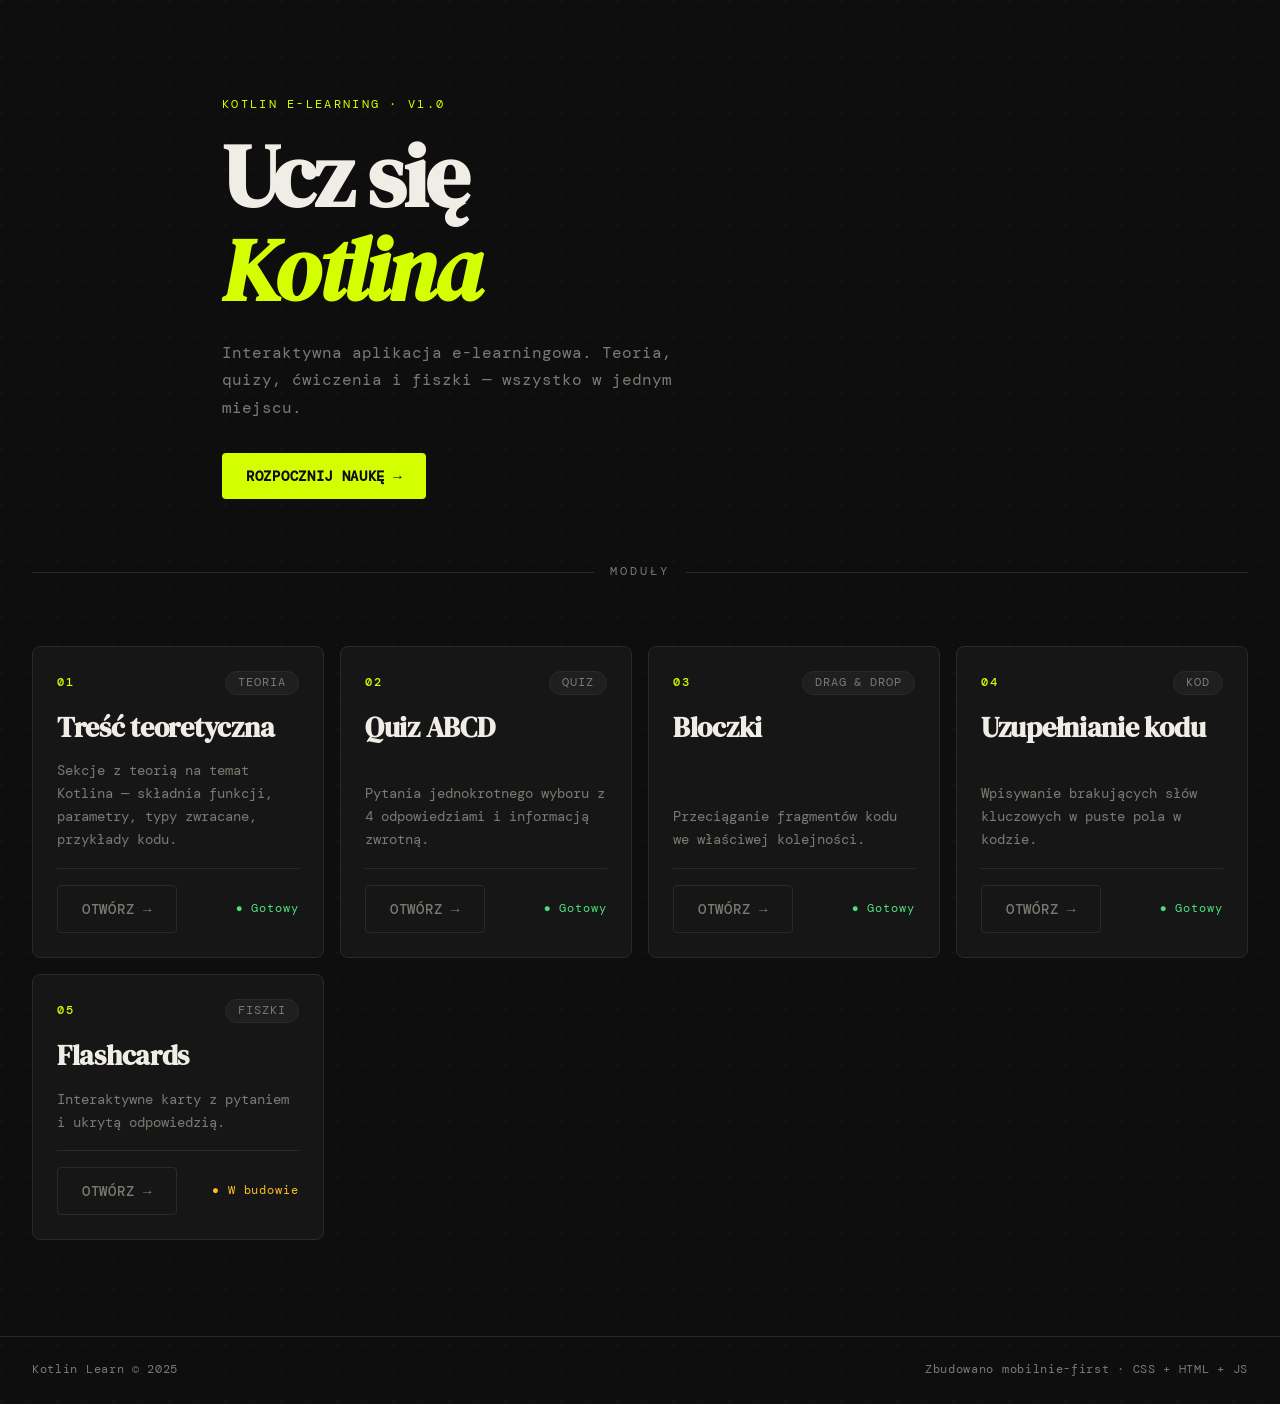
==== commit 56c903fc: "Merge pull request #8 from flibarti98-creator/zadanie5 Zadanie5" ====
--- a/index.html
+++ b/index.html
@@ -52,7 +52,7 @@
       <p class="module-card__desc">Pytania jednokrotnego wyboru z 4 odpowiedziami i informacją zwrotną.</p>
       <footer class="module-card__footer">
         <a href="quiz.html" class="btn btn--ghost">Otwórz →</a>
-        <span class="module-card__status module-card__status--warn">● Gotowy</span>
+         <span class="module-card__status module-card__status--ok">● Gotowy</span>
       </footer>
     </article>
 
@@ -65,7 +65,7 @@
       <p class="module-card__desc">Przeciąganie fragmentów kodu we właściwej kolejności.</p>
       <footer class="module-card__footer">
         <a href="bloczki.html" class="btn btn--ghost">Otwórz →</a>
-        <span class="module-card__status module-card__status--warn">● Gotowy</span>
+         <span class="module-card__status module-card__status--ok">● Gotowy</span>
       </footer>
     </article>
 
@@ -78,7 +78,7 @@
       <p class="module-card__desc">Wpisywanie brakujących słów kluczowych w puste pola w kodzie.</p>
       <footer class="module-card__footer">
         <a href="kod.html" class="btn btn--ghost">Otwórz →</a>
-        <span class="module-card__status module-card__status--warn">● W budowie</span>
+        <span class="module-card__status module-card__status--ok">● Gotowy</span>
       </footer>
     </article>
 
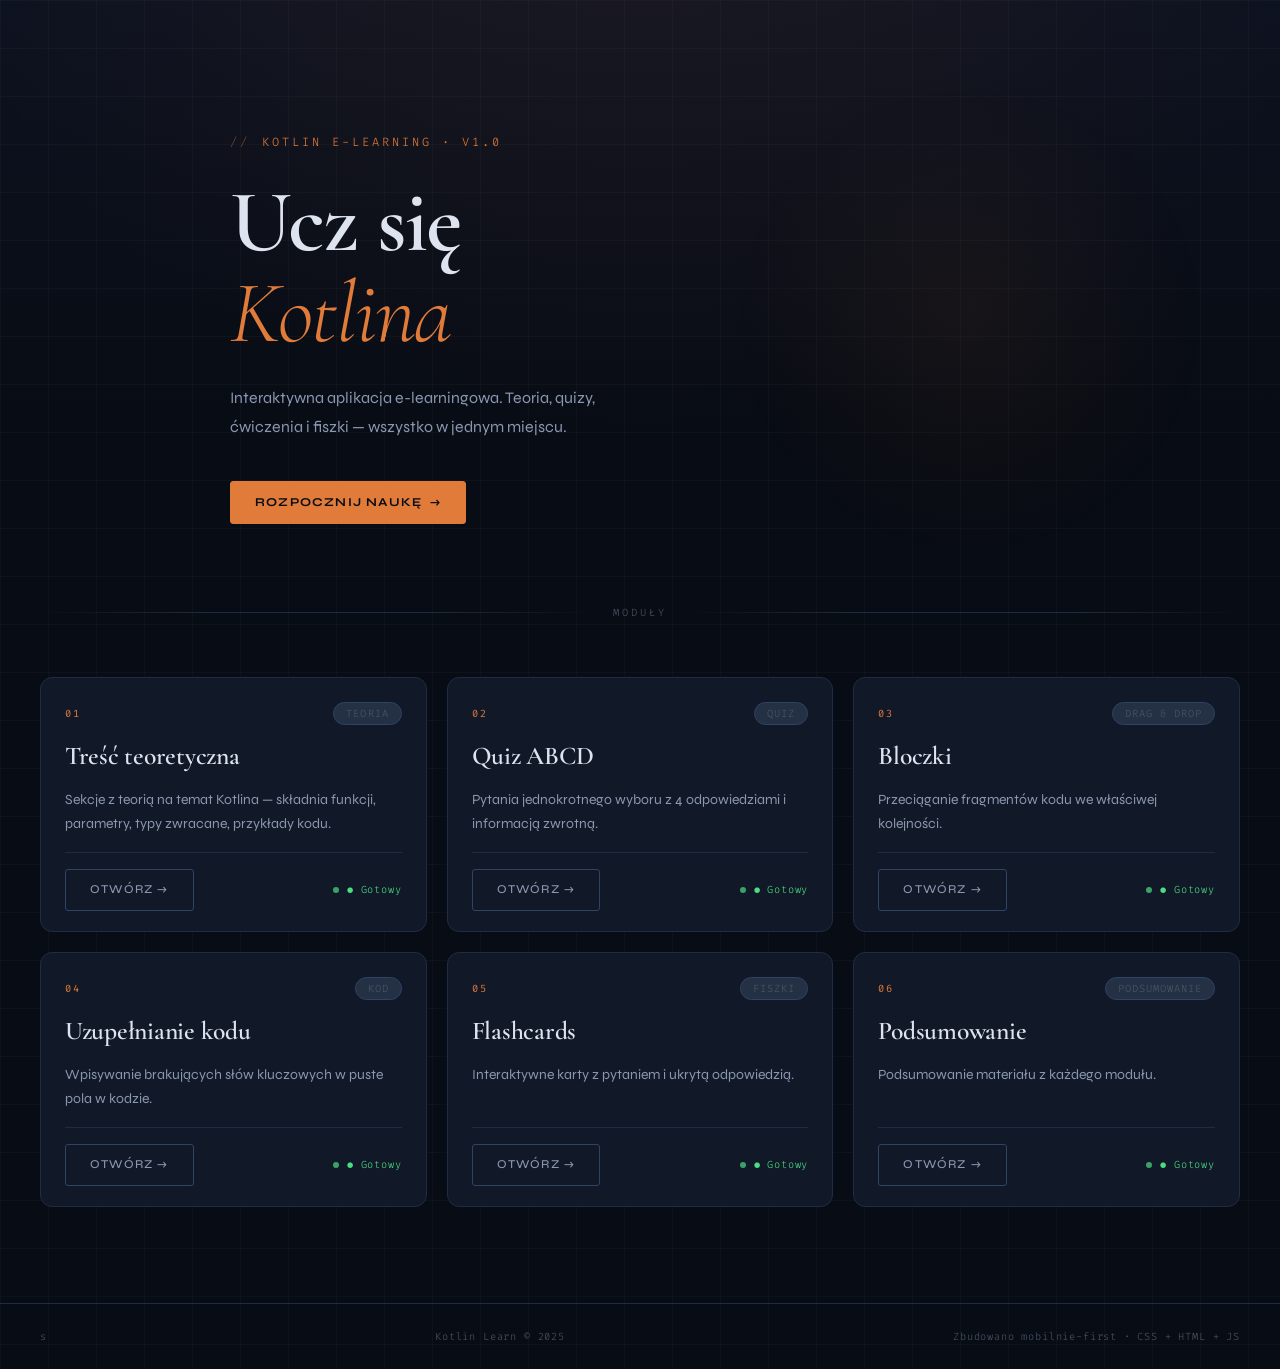
==== commit 098edd54: "feat: dodanie bloku podsumowania" ====
--- a/index.html
+++ b/index.html
@@ -91,13 +91,26 @@
       <p class="module-card__desc">Interaktywne karty z pytaniem i ukrytą odpowiedzią.</p>
       <footer class="module-card__footer">
         <a href="fiszki.html" class="btn btn--ghost">Otwórz →</a>
-        <span class="module-card__status module-card__status--warn">● W budowie</span>
+        <span class="module-card__status module-card__status--ok">● Gotowy</span>
+      </footer>
+    </article>
+
+        <article class="module-card">
+      <header class="module-card__header">
+        <span class="module-card__num">06</span>
+        <span class="module-card__tag">Podsumowanie</span>
+      </header>
+      <h2 class="module-card__title">Podsumowanie</h2>
+      <p class="module-card__desc">Podsumowanie materiału z każdego modułu.</p>
+      <footer class="module-card__footer">
+        <a href="podsumowanie.html" class="btn btn--ghost">Otwórz →</a>
+        <span class="module-card__status module-card__status--ok">● Gotowy </span>
       </footer>
     </article>
 
   </main>
 
-  <footer class="site-footer">
+  <footer class="site-footer">s
     <span>Kotlin Learn © 2025</span>
     <span>Zbudowano mobilnie-first · CSS + HTML + JS</span>
   </footer>
--- a/style.css
+++ b/style.css
@@ -1,82 +1,112 @@
 /* =============================================
-   ZMIENNE CSS — DESIGN TOKENS
+   IMPORT FONTS
+   ============================================= */
+@import url('https://fonts.googleapis.com/css2?family=Cormorant+Garamond:ital,wght@0,300;0,600;1,300;1,600&family=Syne:wght@300;400;500;700&family=Fira+Code:wght@300;400;500&display=swap');
+
+/* =============================================
+   DESIGN TOKENS
    ============================================= */
 :root {
-  /* Kolory */
-  --clr-bg:        #0e0e0e;
-  --clr-surface:   #161616;
-  --clr-surface-2: #1f1f1f;
-  --clr-border:    #2a2a2a;
-  --clr-accent:    #d4ff00;       /* limonkowy akcent */
-  --clr-accent-dim:#a8cc00;
-  --clr-text:      #f0ede6;
-  --clr-text-muted:#7a7a72;
-  --clr-ok:        #4ade80;
-  --clr-warn:      #fbbf24;
-  --clr-off:       #ef4444;
+  /* Paleta: głęboki granat → miedziana poświata */
+  --clr-bg:          #080c14;
+  --clr-bg-2:        #0d1220;
+  --clr-surface:     #111827;
+  --clr-surface-2:   #1a2436;
+  --clr-surface-3:   #243044;
+  --clr-border:      #1e2d45;
+  --clr-border-hi:   #2e4366;
+
+  --clr-accent:      #e07b39;   /* miedź */
+  --clr-accent-glow: rgba(224,123,57,0.18);
+  --clr-accent-dim:  #b55e25;
+  --clr-accent-pale: rgba(224,123,57,0.08);
+
+  --clr-text:        #dde4f0;
+  --clr-text-mid:    #8a97b0;
+  --clr-text-muted:  #4a5568;
+
+  --clr-ok:          #4ade80;
+  --clr-warn:        #fbbf24;
+  --clr-off:         #f87171;
 
   /* Typografia */
-  --font-display:  'DM Serif Display', Georgia, serif;
-  --font-mono:     'DM Mono', 'Courier New', monospace;
-
-  /* Rozmiary */
-  --fs-xs:   0.72rem;
-  --fs-sm:   0.875rem;
-  --fs-base: 1rem;
-  --fs-lg:   1.25rem;
-  --fs-xl:   1.75rem;
-  --fs-2xl:  2.5rem;
-  --fs-3xl:  clamp(2.8rem, 8vw, 5.5rem);
-
-  /* Przestrzeń */
-  --sp-1: 0.25rem;
-  --sp-2: 0.5rem;
-  --sp-3: 0.75rem;
-  --sp-4: 1rem;
-  --sp-6: 1.5rem;
-  --sp-8: 2rem;
+  --font-display: 'Cormorant Garamond', Georgia, serif;
+  --font-body:    'Syne', system-ui, sans-serif;
+  --font-mono:    'Fira Code', 'Courier New', monospace;
+
+  /* Skala typograficzna */
+  --fs-2xs: 0.65rem;
+  --fs-xs:  0.75rem;
+  --fs-sm:  0.875rem;
+  --fs-base:1rem;
+  --fs-lg:  1.2rem;
+  --fs-xl:  1.6rem;
+  --fs-2xl: 2.2rem;
+  --fs-3xl: clamp(2.8rem, 7vw, 5.5rem);
+
+  /* Spacing (8pt grid) */
+  --sp-1:  0.25rem;
+  --sp-2:  0.5rem;
+  --sp-3:  0.75rem;
+  --sp-4:  1rem;
+  --sp-5:  1.25rem;
+  --sp-6:  1.5rem;
+  --sp-8:  2rem;
+  --sp-10: 2.5rem;
   --sp-12: 3rem;
   --sp-16: 4rem;
+  --sp-20: 5rem;
   --sp-24: 6rem;
+  --sp-32: 8rem;
 
   /* Misc */
-  --radius:     4px;
-  --radius-lg:  8px;
-  --nav-h:      64px;
-  --transition: 0.22s ease;
-}
-
-/* =============================================
-   RESET / BASE
-   ============================================= */
-*, *::before, *::after {
-  box-sizing: border-box;
-  margin: 0;
-  padding: 0;
-}
-
-html {
-  scroll-behavior: smooth;
-  font-size: 16px;
-}
-
+  --radius:    3px;
+  --radius-lg: 6px;
+  --radius-xl: 12px;
+  --nav-h:     64px;
+  --t-fast:    0.15s ease;
+  --t-med:     0.28s ease;
+  --t-slow:    0.5s ease;
+
+  /* Szerokości */
+  --w-content: 900px;
+  --w-wide:    1300px;
+}
+
+/* =============================================
+   RESET
+   ============================================= */
+*, *::before, *::after { box-sizing: border-box; margin: 0; padding: 0; }
+html { scroll-behavior: smooth; font-size: 16px; }
+img, video { max-width: 100%; display: block; }
+a { color: inherit; text-decoration: none; }
+ul { list-style: none; }
+button { cursor: pointer; border: none; background: none; font: inherit; color: inherit; }
+
+/* =============================================
+   BODY / TŁO
+   ============================================= */
 body {
   background-color: var(--clr-bg);
   color: var(--clr-text);
-  font-family: var(--font-mono);
+  font-family: var(--font-body);
   font-size: var(--fs-base);
-  line-height: 1.6;
+  font-weight: 300;
+  line-height: 1.65;
   min-height: 100vh;
   overflow-x: hidden;
-  /* Subtelna tekstura rastrowa */
-  background-image: radial-gradient(circle at 1px 1px, #ffffff08 1px, transparent 0);
-  background-size: 28px 28px;
-}
-
-img, video { max-width: 100%; display: block; }
-a { color: inherit; text-decoration: none; }
-ul { list-style: none; }
-button { cursor: pointer; border: none; background: none; font: inherit; }
+
+  /* Wielowarstwowe tło: siatka + gradientowy blask */
+  background-image:
+    /* cieniutka siatka */
+    linear-gradient(rgba(255,255,255,0.025) 1px, transparent 1px),
+    linear-gradient(90deg, rgba(255,255,255,0.025) 1px, transparent 1px),
+    /* centralny blask */
+    radial-gradient(ellipse 80% 60% at 50% -10%, rgba(224,123,57,0.07) 0%, transparent 70%),
+    /* gradient głębi */
+    linear-gradient(180deg, var(--clr-bg-2) 0%, var(--clr-bg) 30%);
+  background-size: 48px 48px, 48px 48px, 100% 100%, 100% 100%;
+}
 
 /* =============================================
    NAVBAR
@@ -84,22 +114,22 @@
 .navbar {
   position: sticky;
   top: 0;
-  z-index: 100;
+  z-index: 200;
   height: var(--nav-h);
   display: flex;
   align-items: center;
   justify-content: space-between;
-  padding: 0 var(--sp-8);
-  background: rgba(14, 14, 14, 0.85);
-  backdrop-filter: blur(12px);
-  -webkit-backdrop-filter: blur(12px);
+  padding: 0 var(--sp-10);
+  background: rgba(8,12,20,0.7);
+  backdrop-filter: blur(20px);
+  -webkit-backdrop-filter: blur(20px);
   border-bottom: 1px solid var(--clr-border);
   gap: var(--sp-6);
 }
 
 .navbar--scrolled {
-  border-bottom-color: var(--clr-accent);
-  box-shadow: 0 0 24px rgba(212, 255, 0, 0.06);
+  border-bottom-color: rgba(224,123,57,0.35);
+  box-shadow: 0 1px 0 rgba(224,123,57,0.1), 0 4px 32px rgba(0,0,0,0.5);
 }
 
 /* Brand */
@@ -110,14 +140,22 @@
   flex-shrink: 0;
 }
 .navbar__logo {
-  font-size: var(--fs-xl);
+  width: 34px; height: 34px;
+  border: 1.5px solid var(--clr-accent);
+  border-radius: var(--radius);
+  display: grid;
+  place-items: center;
+  font-size: var(--fs-lg);
   color: var(--clr-accent);
   line-height: 1;
+  flex-shrink: 0;
 }
 .navbar__name {
   font-family: var(--font-display);
-  font-size: var(--fs-lg);
-  letter-spacing: -0.02em;
+  font-size: var(--fs-xl);
+  font-weight: 600;
+  letter-spacing: -0.01em;
+  line-height: 1;
 }
 
 /* Nav links */
@@ -133,41 +171,54 @@
   align-items: center;
   padding: var(--sp-2) var(--sp-4);
   border-radius: var(--radius);
-  transition: background var(--transition), color var(--transition);
+  transition: color var(--t-med), background var(--t-med);
   position: relative;
-}
+  gap: 2px;
+}
+.nav-link::before {
+  content: '';
+  position: absolute;
+  inset: 0;
+  border-radius: var(--radius);
+  background: var(--clr-accent-pale);
+  opacity: 0;
+  transition: opacity var(--t-med);
+}
+.nav-link:hover::before,
+.nav-link.is-active::before { opacity: 1; }
+
 .nav-link::after {
   content: '';
   position: absolute;
   bottom: 0; left: 50%;
   transform: translateX(-50%) scaleX(0);
-  width: 80%; height: 2px;
+  width: 70%; height: 1.5px;
   background: var(--clr-accent);
-  transition: transform var(--transition);
   border-radius: 2px;
+  transition: transform var(--t-med);
 }
 .nav-link:hover::after,
 .nav-link.is-active::after { transform: translateX(-50%) scaleX(1); }
-.nav-link:hover, .nav-link.is-active {
-  background: var(--clr-surface-2);
-  color: var(--clr-accent);
-}
+
+.nav-link:hover,
+.nav-link.is-active { color: var(--clr-accent); }
 
 .nav-link__num {
-  font-size: var(--fs-xs);
+  font-family: var(--font-mono);
+  font-size: 0.6rem;
   color: var(--clr-text-muted);
   font-weight: 300;
   line-height: 1;
-  margin-bottom: 1px;
-  transition: color var(--transition);
+  letter-spacing: 0.05em;
+  transition: color var(--t-med);
 }
 .nav-link:hover .nav-link__num,
 .nav-link.is-active .nav-link__num { color: var(--clr-accent); }
 
 .nav-link__label {
-  font-size: var(--fs-sm);
+  font-size: var(--fs-xs);
   font-weight: 500;
-  letter-spacing: 0.04em;
+  letter-spacing: 0.1em;
   text-transform: uppercase;
 }
 
@@ -180,59 +231,93 @@
   width: 40px; height: 40px;
   padding: var(--sp-2);
   border-radius: var(--radius);
-  transition: background var(--transition);
-}
-.navbar__hamburger:hover { background: var(--clr-surface-2); }
+  border: 1px solid transparent;
+  transition: border-color var(--t-med), background var(--t-med);
+}
+.navbar__hamburger:hover {
+  border-color: var(--clr-border-hi);
+  background: var(--clr-surface-2);
+}
 .navbar__hamburger span {
   display: block;
-  height: 2px;
-  background: var(--clr-text);
+  height: 1.5px;
+  background: var(--clr-text-mid);
   border-radius: 2px;
-  transition: transform var(--transition), opacity var(--transition), background var(--transition);
+  transition: transform var(--t-med), opacity var(--t-med), background var(--t-med);
   transform-origin: center;
 }
-.navbar__hamburger.is-open span:nth-child(1) { transform: translateY(7px) rotate(45deg); }
-.navbar__hamburger.is-open span:nth-child(2) { opacity: 0; }
-.navbar__hamburger.is-open span:nth-child(3) { transform: translateY(-7px) rotate(-45deg); }
 .navbar__hamburger.is-open span { background: var(--clr-accent); }
+.navbar__hamburger.is-open span:nth-child(1) { transform: translateY(6.5px) rotate(45deg); }
+.navbar__hamburger.is-open span:nth-child(2) { opacity: 0; transform: scaleX(0); }
+.navbar__hamburger.is-open span:nth-child(3) { transform: translateY(-6.5px) rotate(-45deg); }
 
 /* =============================================
    HERO
    ============================================= */
 .hero {
-  padding: var(--sp-24) var(--sp-8) var(--sp-16);
-  max-width: 900px;
+  padding: var(--sp-32) var(--sp-10) var(--sp-20);
+  max-width: var(--w-content);
   margin: 0 auto;
-  text-align: left;
-  animation: fadeUp 0.7s ease both;
+  animation: revealUp 0.9s cubic-bezier(.16,1,.3,1) both;
+  position: relative;
+}
+
+/* dekoracyjne kółko w tle */
+.hero::before {
+  content: '';
+  position: absolute;
+  top: var(--sp-20); right: -120px;
+  width: 480px; height: 480px;
+  border-radius: 50%;
+  background: radial-gradient(circle, rgba(224,123,57,0.06) 0%, transparent 70%);
+  pointer-events: none;
 }
 
 .hero__eyebrow {
+  display: inline-flex;
+  align-items: center;
+  gap: var(--sp-3);
+  font-family: var(--font-mono);
   font-size: var(--fs-xs);
+  font-weight: 300;
   color: var(--clr-accent);
-  letter-spacing: 0.2em;
+  letter-spacing: 0.25em;
   text-transform: uppercase;
-  margin-bottom: var(--sp-4);
+  margin-bottom: var(--sp-6);
+}
+.hero__eyebrow::before {
+  content: '//';
+  opacity: 0.5;
 }
 
 .hero__title {
   font-family: var(--font-display);
   font-size: var(--fs-3xl);
-  line-height: 1.05;
-  letter-spacing: -0.03em;
+  font-weight: 600;
+  line-height: 1.04;
+  letter-spacing: -0.02em;
   margin-bottom: var(--sp-6);
 }
 .hero__title em {
   font-style: italic;
+  font-weight: 300;
   color: var(--clr-accent);
 }
 
 .hero__sub {
   font-size: var(--fs-base);
-  color: var(--clr-text-muted);
-  max-width: 480px;
-  margin-bottom: var(--sp-8);
-  line-height: 1.7;
+  color: var(--clr-text-mid);
+  max-width: 440px;
+  margin-bottom: var(--sp-10);
+  line-height: 1.8;
+  font-weight: 300;
+}
+
+.hero__cta {
+  display: flex;
+  gap: var(--sp-3);
+  flex-wrap: wrap;
+  align-items: center;
 }
 
 /* =============================================
@@ -242,38 +327,46 @@
   display: inline-flex;
   align-items: center;
   gap: var(--sp-2);
-  padding: var(--sp-3) var(--sp-6);
-  border-radius: var(--radius);
-  font-family: var(--font-mono);
-  font-size: var(--fs-sm);
+  padding: 0.65rem var(--sp-6);
+  border-radius: var(--radius);
+  font-family: var(--font-body);
+  font-size: var(--fs-xs);
   font-weight: 500;
-  letter-spacing: 0.05em;
+  letter-spacing: 0.1em;
   text-transform: uppercase;
-  transition: background var(--transition), color var(--transition),
-              transform var(--transition), box-shadow var(--transition);
+  transition:
+    background var(--t-med),
+    color var(--t-med),
+    transform var(--t-fast),
+    box-shadow var(--t-med),
+    border-color var(--t-med);
   user-select: none;
-}
-.btn:active { transform: translateY(1px); }
+  position: relative;
+  overflow: hidden;
+}
+.btn:active { transform: translateY(1px) scale(0.99); }
 
 .btn--primary {
   background: var(--clr-accent);
-  color: #0e0e0e;
+  color: #080c14;
   font-weight: 700;
+  border: 1.5px solid var(--clr-accent);
 }
 .btn--primary:hover {
-  background: #fff;
-  box-shadow: 0 0 32px rgba(212, 255, 0, 0.25);
+  background: transparent;
+  color: var(--clr-accent);
+  box-shadow: 0 0 0 1px var(--clr-accent), 0 0 24px var(--clr-accent-glow);
 }
 
 .btn--ghost {
   background: transparent;
-  color: var(--clr-text-muted);
-  border: 1px solid var(--clr-border);
+  color: var(--clr-text-mid);
+  border: 1.5px solid var(--clr-border-hi);
 }
 .btn--ghost:hover {
   border-color: var(--clr-accent);
   color: var(--clr-accent);
-  background: rgba(212, 255, 0, 0.05);
+  background: var(--clr-accent-pale);
 }
 
 /* =============================================
@@ -282,38 +375,69 @@
 .divider {
   display: flex;
   align-items: center;
-  gap: var(--sp-4);
-  padding: 0 var(--sp-8);
+  gap: var(--sp-5);
+  padding: 0 var(--sp-10);
   margin-bottom: var(--sp-8);
 }
 .divider::before, .divider::after {
   content: '';
   flex: 1;
   height: 1px;
-  background: var(--clr-border);
+  background: linear-gradient(90deg, transparent, var(--clr-border) 30%, var(--clr-border) 70%, transparent);
 }
 .divider span {
-  font-size: var(--fs-xs);
+  font-family: var(--font-mono);
+  font-size: var(--fs-2xs);
   color: var(--clr-text-muted);
-  letter-spacing: 0.25em;
+  letter-spacing: 0.3em;
   text-transform: uppercase;
   white-space: nowrap;
 }
 
-/* .modules grid przeniesiony do sekcji MODUŁ TEORII na dole */
-
-/* MODULE CARD */
+/* =============================================
+   MODULE CARD
+   ============================================= */
+.modules {
+  display: grid;
+  grid-template-columns: repeat(auto-fill, minmax(300px, 1fr));
+  gap: var(--sp-5);
+  padding: var(--sp-6) var(--sp-10) var(--sp-24);
+  max-width: var(--w-wide);
+  margin: 0 auto;
+}
+
 .module-card {
   background: var(--clr-surface);
   border: 1px solid var(--clr-border);
-  border-radius: var(--radius-lg);
-  padding: var(--sp-6);
+  border-radius: var(--radius-xl);
+  padding: var(--sp-6) var(--sp-6) var(--sp-5);
   display: flex;
   flex-direction: column;
   gap: var(--sp-4);
-  transition: border-color var(--transition), transform var(--transition), box-shadow var(--transition);
-  animation: fadeUp 0.5s ease both;
-}
+  transition:
+    border-color var(--t-med),
+    transform var(--t-med),
+    box-shadow var(--t-med),
+    background var(--t-med);
+  animation: revealUp 0.5s cubic-bezier(.16,1,.3,1) both;
+  position: relative;
+  overflow: hidden;
+}
+
+/* poświata akcentu w rogu */
+.module-card::after {
+  content: '';
+  position: absolute;
+  top: -60px; right: -60px;
+  width: 160px; height: 160px;
+  border-radius: 50%;
+  background: radial-gradient(circle, rgba(224,123,57,0.1) 0%, transparent 70%);
+  opacity: 0;
+  transition: opacity var(--t-slow);
+  pointer-events: none;
+}
+.module-card:hover::after { opacity: 1; }
+
 .module-card:nth-child(1) { animation-delay: 0.05s; }
 .module-card:nth-child(2) { animation-delay: 0.12s; }
 .module-card:nth-child(3) { animation-delay: 0.19s; }
@@ -321,9 +445,13 @@
 .module-card:nth-child(5) { animation-delay: 0.33s; }
 
 .module-card:hover {
-  border-color: var(--clr-accent);
-  transform: translateY(-3px);
-  box-shadow: 0 12px 40px rgba(0,0,0,0.4), 0 0 0 1px var(--clr-accent);
+  border-color: var(--clr-border-hi);
+  transform: translateY(-5px);
+  background: var(--clr-surface-2);
+  box-shadow:
+    0 20px 60px rgba(0,0,0,0.4),
+    0 0 0 1px var(--clr-accent),
+    0 0 40px rgba(224,123,57,0.06);
 }
 
 .module-card__header {
@@ -332,34 +460,37 @@
   align-items: center;
 }
 .module-card__num {
-  font-size: var(--fs-xs);
+  font-family: var(--font-mono);
+  font-size: var(--fs-2xs);
   color: var(--clr-accent);
-  font-weight: 500;
-  letter-spacing: 0.15em;
+  font-weight: 400;
+  letter-spacing: 0.2em;
 }
 .module-card__tag {
-  font-size: var(--fs-xs);
+  font-family: var(--font-mono);
+  font-size: var(--fs-2xs);
   color: var(--clr-text-muted);
-  background: var(--clr-surface-2);
-  border: 1px solid var(--clr-border);
+  background: var(--clr-surface-3);
+  border: 1px solid var(--clr-border-hi);
   border-radius: 100px;
   padding: 2px var(--sp-3);
-  letter-spacing: 0.08em;
+  letter-spacing: 0.1em;
   text-transform: uppercase;
 }
 
 .module-card__title {
   font-family: var(--font-display);
   font-size: var(--fs-xl);
-  line-height: 1.15;
+  font-weight: 600;
+  line-height: 1.2;
   letter-spacing: -0.01em;
-  flex: 1;
 }
 
 .module-card__desc {
   font-size: var(--fs-sm);
-  color: var(--clr-text-muted);
-  line-height: 1.65;
+  color: var(--clr-text-mid);
+  line-height: 1.7;
+  font-weight: 300;
 }
 
 .module-card__footer {
@@ -370,10 +501,20 @@
   padding-top: var(--sp-4);
   border-top: 1px solid var(--clr-border);
 }
-
 .module-card__status {
-  font-size: var(--fs-xs);
+  font-family: var(--font-mono);
+  font-size: var(--fs-2xs);
   letter-spacing: 0.08em;
+  display: flex;
+  align-items: center;
+  gap: var(--sp-2);
+}
+.module-card__status::before {
+  content: '';
+  width: 6px; height: 6px;
+  border-radius: 50%;
+  background: currentColor;
+  opacity: 0.7;
 }
 .module-card__status--ok   { color: var(--clr-ok); }
 .module-card__status--warn { color: var(--clr-warn); }
@@ -384,13 +525,14 @@
    ============================================= */
 .site-footer {
   border-top: 1px solid var(--clr-border);
-  padding: var(--sp-6) var(--sp-8);
+  padding: var(--sp-6) var(--sp-10);
   display: flex;
   justify-content: space-between;
   align-items: center;
-  font-size: var(--fs-xs);
+  font-family: var(--font-mono);
+  font-size: var(--fs-2xs);
   color: var(--clr-text-muted);
-  letter-spacing: 0.06em;
+  letter-spacing: 0.08em;
   flex-wrap: wrap;
   gap: var(--sp-4);
 }
@@ -398,47 +540,43 @@
 /* =============================================
    ANIMACJE
    ============================================= */
-@keyframes fadeUp {
-  from { opacity: 0; transform: translateY(20px); }
+@keyframes revealUp {
+  from { opacity: 0; transform: translateY(28px); }
   to   { opacity: 1; transform: translateY(0); }
 }
 
 /* =============================================
-   RESPONSYWNOŚĆ — MOBILE FIRST
-   ============================================= */
-
-/* ── xs (< 480px) ── */
+   RESPONSYWNOŚĆ
+   ============================================= */
 @media (max-width: 480px) {
   :root { --nav-h: 56px; }
-
   .navbar { padding: 0 var(--sp-4); }
-  .navbar__nav { padding: var(--sp-4) 0; }
-
-  .hero { padding: var(--sp-12) var(--sp-4) var(--sp-12); }
+  .hero { padding: var(--sp-16) var(--sp-4) var(--sp-12); }
+  .hero::before { display: none; }
   .modules { padding: 0 var(--sp-4) var(--sp-16); gap: var(--sp-3); }
   .divider { padding: 0 var(--sp-4); }
   .site-footer { padding: var(--sp-6) var(--sp-4); flex-direction: column; text-align: center; }
 }
 
-/* ── Hamburger visible on mobile ── */
 @media (max-width: 768px) {
   .navbar__hamburger { display: flex; }
+  .navbar { padding: 0 var(--sp-5); }
 
   .navbar__nav {
     position: fixed;
     top: var(--nav-h);
     left: 0; right: 0;
-    background: rgba(14, 14, 14, 0.97);
-    backdrop-filter: blur(16px);
+    background: rgba(8,12,20,0.97);
+    backdrop-filter: blur(20px);
     border-bottom: 1px solid var(--clr-border);
     flex-direction: column;
     align-items: stretch;
     gap: 0;
-    transform: translateY(-8px);
+    transform: translateY(-12px);
     opacity: 0;
     pointer-events: none;
-    transition: opacity var(--transition), transform var(--transition);
-    z-index: 90;
+    transition: opacity var(--t-med), transform var(--t-med);
+    z-index: 150;
   }
   .navbar__nav.is-open {
     transform: translateY(0);
@@ -449,39 +587,31 @@
   .nav-link {
     flex-direction: row;
     justify-content: flex-start;
-    gap: var(--sp-3);
-    padding: var(--sp-4) var(--sp-8);
+    gap: var(--sp-4);
+    padding: var(--sp-4) var(--sp-6);
     border-radius: 0;
     border-bottom: 1px solid var(--clr-border);
   }
   .nav-link::after { display: none; }
+  .nav-link::before { border-radius: 0; }
   .nav-link__num { font-size: var(--fs-sm); }
   .nav-link__label { font-size: var(--fs-base); }
-}
-
-/* ── md (768px +) ── */
-@media (min-width: 768px) {
-  .modules {
-    grid-template-columns: repeat(2, 1fr);
-  }
-}
-
-/* ── lg (1024px +) ── */
+
+  .modules { padding: var(--sp-4) var(--sp-5) var(--sp-16); }
+}
+
+@media (min-width: 600px) {
+  .modules { grid-template-columns: repeat(2, 1fr); }
+}
 @media (min-width: 1024px) {
-  .modules {
-    grid-template-columns: repeat(3, 1fr);
-  }
-}
-
-/* ── xl (1280px +) ── */
+  .modules { grid-template-columns: repeat(3, 1fr); }
+}
 @media (min-width: 1280px) {
-  .modules {
-    grid-template-columns: repeat(auto-fill, minmax(300px, 1fr));
-  }
-}
-
-/* =============================================
-   FOCUS (dostępność)
+  .modules { grid-template-columns: repeat(auto-fill, minmax(300px, 1fr)); }
+}
+
+/* =============================================
+   FOCUS
    ============================================= */
 :focus-visible {
   outline: 2px solid var(--clr-accent);
@@ -493,61 +623,91 @@
    MODUŁ TEORII
    ============================================= */
 .theory {
-  padding: var(--sp-12) var(--sp-8) var(--sp-16);
+  padding: var(--sp-16) var(--sp-10) var(--sp-20);
   scroll-margin-top: var(--nav-h);
 }
 
 .theory__container {
-  max-width: 860px;
+  max-width: var(--w-content);
   margin: 0 auto;
   display: flex;
   flex-direction: column;
-  gap: var(--sp-12);
+  gap: var(--sp-10);
 }
 
 .theory__header {
-  animation: fadeUp 0.6s ease both;
+  animation: revealUp 0.7s cubic-bezier(.16,1,.3,1) both;
+  display: grid;
+  grid-template-columns: 1fr;
+  gap: var(--sp-4);
+  position: relative;
+  padding-left: var(--sp-8);
+}
+/* pionowy pasek */
+.theory__header::before {
+  content: '';
+  position: absolute;
+  left: 0; top: 0; bottom: 0;
+  width: 2px;
+  background: linear-gradient(180deg, var(--clr-accent), transparent);
+  border-radius: 2px;
 }
 
 .theory__eyebrow {
-  font-size: var(--fs-xs);
+  font-family: var(--font-mono);
+  font-size: var(--fs-2xs);
   color: var(--clr-accent);
-  letter-spacing: 0.2em;
+  letter-spacing: 0.25em;
   text-transform: uppercase;
-  margin-bottom: var(--sp-3);
-  display: block;
-}
+  display: flex;
+  align-items: center;
+  gap: var(--sp-2);
+}
+.theory__eyebrow::before { content: '//'; opacity: 0.5; }
 
 .theory__title {
   font-family: var(--font-display);
-  font-size: clamp(2rem, 5vw, 3.2rem);
-  line-height: 1.1;
+  font-size: clamp(1.9rem, 5vw, 3.4rem);
+  font-weight: 600;
+  line-height: 1.08;
   letter-spacing: -0.02em;
-  margin-bottom: var(--sp-4);
 }
 
 .theory__lead {
   font-size: var(--fs-base);
-  color: var(--clr-text-muted);
-  line-height: 1.75;
-  max-width: 620px;
+  color: var(--clr-text-mid);
+  line-height: 1.8;
+  max-width: 600px;
+  font-weight: 300;
 }
 
 /* ── Bloki teorii ── */
 .theory__block {
   background: var(--clr-surface);
   border: 1px solid var(--clr-border);
-  border-radius: var(--radius-lg);
+  border-radius: var(--radius-xl);
   padding: var(--sp-8);
   display: flex;
   flex-direction: column;
   gap: var(--sp-6);
-  animation: fadeUp 0.6s ease both;
+  animation: revealUp 0.6s cubic-bezier(.16,1,.3,1) both;
+  position: relative;
+  overflow: hidden;
+}
+/* dekoracyjny gradient rogu */
+.theory__block::before {
+  content: '';
+  position: absolute;
+  top: 0; right: 0;
+  width: 200px; height: 200px;
+  background: radial-gradient(circle at top right, rgba(224,123,57,0.05) 0%, transparent 60%);
+  pointer-events: none;
 }
 
 .theory__block-title {
   font-family: var(--font-display);
   font-size: var(--fs-xl);
+  font-weight: 600;
   display: flex;
   align-items: center;
   gap: var(--sp-4);
@@ -556,62 +716,60 @@
 
 .theory__num {
   font-family: var(--font-mono);
-  font-size: var(--fs-xs);
+  font-size: var(--fs-2xs);
   color: var(--clr-accent);
-  background: rgba(212,255,0,0.08);
-  border: 1px solid rgba(212,255,0,0.2);
+  background: var(--clr-accent-pale);
+  border: 1px solid rgba(224,123,57,0.2);
   border-radius: var(--radius);
   padding: 2px 8px;
-  font-weight: 500;
-  letter-spacing: 0.1em;
+  font-weight: 400;
+  letter-spacing: 0.15em;
   flex-shrink: 0;
 }
 
 .theory__text {
   font-size: var(--fs-sm);
-  color: var(--clr-text-muted);
-  line-height: 1.75;
-}
-
-/* ── Syntax highlight tokens ── */
-.k    { color: #c792ea; }
-.fn   { color: #82aaff; }
-.param{ color: #f07178; }
-.type { color: #ffcb6b; }
-.str  { color: #c3e88d; }
-.val  { color: var(--clr-accent); }
+  color: var(--clr-text-mid);
+  line-height: 1.8;
+  font-weight: 300;
+}
+
+/* ── Syntax tokens ── */
+.k     { color: #c084fc; }
+.fn    { color: #60a5fa; }
+.param { color: var(--clr-accent); }
+.type  { color: #fbbf24; }
+.str   { color: #86efac; }
+.val   { color: #34d399; }
 
 /* ── Code blocks ── */
 .code-block {
-  background: #0a0a0a;
+  background: #060a10;
   border: 1px solid var(--clr-border);
+  border-left: 2px solid var(--clr-accent);
   border-radius: var(--radius);
   padding: var(--sp-4) var(--sp-6);
   overflow-x: auto;
   font-family: var(--font-mono);
   font-size: var(--fs-sm);
-  line-height: 1.8;
+  font-weight: 300;
+  line-height: 1.9;
   tab-size: 2;
 }
-
-.code-block--full {
-  width: 100%;
-}
-
-/* ── Anatomy diagram ── */
-.anatomy {
-  display: flex;
-  flex-direction: column;
-  gap: var(--sp-4);
-}
+.code-block--full { width: 100%; }
+
+/* ── Anatomy ── */
+.anatomy { display: flex; flex-direction: column; gap: var(--sp-4); }
 
 .anatomy__code {
-  background: #0a0a0a;
+  background: #060a10;
   border: 1px solid var(--clr-border);
+  border-left: 2px solid var(--clr-accent);
   border-radius: var(--radius);
   padding: var(--sp-6);
   font-family: var(--font-mono);
   font-size: var(--fs-sm);
+  font-weight: 300;
   line-height: 2;
   overflow-x: auto;
 }
@@ -627,26 +785,26 @@
   flex-direction: column;
   gap: var(--sp-2);
   font-size: var(--fs-xs);
-  color: var(--clr-text-muted);
+  color: var(--clr-text-mid);
   line-height: 1.5;
 }
 
 .anatomy__pill {
   display: inline-block;
   font-family: var(--font-mono);
-  font-size: var(--fs-xs);
+  font-size: var(--fs-2xs);
   padding: 2px 10px;
   border-radius: 100px;
-  font-weight: 500;
+  font-weight: 400;
   width: fit-content;
-}
-
-.anatomy__pill--kw    { background: rgba(199,146,234,0.15); color: #c792ea; border: 1px solid rgba(199,146,234,0.3); }
-.anatomy__pill--fn    { background: rgba(130,170,255,0.15); color: #82aaff; border: 1px solid rgba(130,170,255,0.3); }
-.anatomy__pill--param { background: rgba(240,113,120,0.15); color: #f07178; border: 1px solid rgba(240,113,120,0.3); }
-.anatomy__pill--ret   { background: rgba(255,203,107,0.15); color: #ffcb6b; border: 1px solid rgba(255,203,107,0.3); }
-
-/* ── Code examples grid ── */
+  letter-spacing: 0.05em;
+}
+.anatomy__pill--kw    { background: rgba(192,132,252,0.12); color: #c084fc; border: 1px solid rgba(192,132,252,0.25); }
+.anatomy__pill--fn    { background: rgba(96,165,250,0.12);  color: #60a5fa; border: 1px solid rgba(96,165,250,0.25); }
+.anatomy__pill--param { background: var(--clr-accent-pale); color: var(--clr-accent); border: 1px solid rgba(224,123,57,0.3); }
+.anatomy__pill--ret   { background: rgba(251,191,36,0.1);   color: #fbbf24; border: 1px solid rgba(251,191,36,0.25); }
+
+/* ── Code examples ── */
 .code-examples {
   display: grid;
   grid-template-columns: repeat(auto-fill, minmax(240px, 1fr));
@@ -660,11 +818,12 @@
 }
 
 .code-example__label {
-  font-size: var(--fs-xs);
+  font-family: var(--font-mono);
+  font-size: var(--fs-2xs);
   color: var(--clr-text-muted);
-  letter-spacing: 0.1em;
+  letter-spacing: 0.15em;
   text-transform: uppercase;
-  padding-bottom: var(--sp-1);
+  padding-bottom: var(--sp-2);
   border-bottom: 1px solid var(--clr-border);
 }
 
@@ -678,40 +837,37 @@
 .return-card {
   background: var(--clr-surface-2);
   border: 1px solid var(--clr-border);
-  border-radius: var(--radius);
-  padding: var(--sp-4);
+  border-radius: var(--radius-lg);
+  padding: var(--sp-4) var(--sp-5);
   display: flex;
   flex-direction: column;
   gap: var(--sp-3);
-  transition: border-color var(--transition);
-}
-
-.return-card:hover { border-color: var(--clr-accent); }
-
+  transition: border-color var(--t-med), transform var(--t-med);
+}
+.return-card:hover {
+  border-color: var(--clr-accent);
+  transform: translateY(-2px);
+}
 .return-card--unit {
-  border-color: rgba(212,255,0,0.2);
-}
-
+  border-color: rgba(224,123,57,0.25);
+}
 .return-card__type {
-  font-size: var(--fs-xs);
+  font-family: var(--font-mono);
+  font-size: var(--fs-2xs);
   color: var(--clr-text-muted);
   text-transform: uppercase;
-  letter-spacing: 0.1em;
-}
-
+  letter-spacing: 0.12em;
+}
 .return-card__note {
   font-size: var(--fs-xs);
-  color: var(--clr-text-muted);
-  line-height: 1.6;
+  color: var(--clr-text-mid);
+  line-height: 1.65;
   margin-top: auto;
+  font-weight: 300;
 }
 
 /* ── Simulator ── */
-.simulator {
-  display: flex;
-  flex-direction: column;
-  gap: var(--sp-4);
-}
+.simulator { display: flex; flex-direction: column; gap: var(--sp-4); }
 
 .simulator__inputs {
   display: grid;
@@ -719,47 +875,39 @@
   gap: var(--sp-3);
 }
 
-.sim-field {
-  display: flex;
-  flex-direction: column;
-  gap: var(--sp-2);
-}
-
+.sim-field { display: flex; flex-direction: column; gap: var(--sp-2); }
 .sim-field__label {
-  font-size: var(--fs-xs);
+  font-family: var(--font-mono);
+  font-size: var(--fs-2xs);
   color: var(--clr-text-muted);
-  letter-spacing: 0.06em;
-}
-
-.sim-default {
-  color: var(--clr-text-muted);
-  opacity: 0.6;
-}
+  letter-spacing: 0.1em;
+  text-transform: uppercase;
+}
+.sim-default { color: var(--clr-text-muted); opacity: 0.55; }
 
 .sim-field__input {
-  background: #0a0a0a;
-  border: 1px solid var(--clr-border);
+  background: var(--clr-bg-2);
+  border: 1px solid var(--clr-border-hi);
   border-radius: var(--radius);
   color: var(--clr-text);
   font-family: var(--font-mono);
   font-size: var(--fs-sm);
+  font-weight: 300;
   padding: var(--sp-2) var(--sp-3);
-  transition: border-color var(--transition);
+  transition: border-color var(--t-med), box-shadow var(--t-med);
   width: 100%;
 }
-
 .sim-field__input:focus {
   outline: none;
   border-color: var(--clr-accent);
-}
-
-.sim-run {
-  align-self: flex-start;
-}
+  box-shadow: 0 0 0 3px var(--clr-accent-pale);
+}
+
+.sim-run { align-self: flex-start; }
 
 .simulator__output {
-  background: #0a0a0a;
-  border: 1px solid var(--clr-border);
+  background: var(--clr-bg-2);
+  border: 1px solid var(--clr-border-hi);
   border-radius: var(--radius);
   padding: var(--sp-4) var(--sp-6);
   font-family: var(--font-mono);
@@ -767,19 +915,19 @@
   display: flex;
   flex-direction: column;
   gap: var(--sp-2);
-  min-height: 70px;
-  transition: border-color 0.3s ease;
-}
-
+  min-height: 76px;
+  transition: border-color var(--t-med), box-shadow var(--t-med);
+}
 .simulator__output.is-running {
   border-color: var(--clr-accent);
-}
-
+  box-shadow: 0 0 0 3px var(--clr-accent-pale);
+}
 .sim-output__label {
-  font-size: var(--fs-xs);
+  font-size: var(--fs-2xs);
   color: var(--clr-text-muted);
-}
-
+  letter-spacing: 0.1em;
+  text-transform: uppercase;
+}
 .sim-output__val {
   color: var(--clr-accent);
   font-weight: 500;
@@ -787,46 +935,36 @@
   min-height: 1.5em;
 }
 
-/* ── Nawigacja do kolejnego modułu ── */
+/* ── Nawigacja modułów ── */
 .theory__nav {
   display: flex;
   align-items: center;
   justify-content: space-between;
   flex-wrap: wrap;
   gap: var(--sp-4);
-  padding: var(--sp-6) var(--sp-8);
+  padding: var(--sp-5) var(--sp-8);
   background: var(--clr-surface);
   border: 1px solid var(--clr-border);
-  border-radius: var(--radius-lg);
-}
-
+  border-radius: var(--radius-xl);
+}
 .theory__nav-info {
   font-size: var(--fs-sm);
-  color: var(--clr-text-muted);
-}
-
-/* ── Moduły placeholder grid ── */
-.modules {
-  display: grid;
-  grid-template-columns: repeat(auto-fill, minmax(280px, 1fr));
-  gap: var(--sp-4);
-  padding: var(--sp-8) var(--sp-8) var(--sp-24);
-  max-width: 1400px;
-  margin: 0 auto;
+  color: var(--clr-text-mid);
+  font-weight: 300;
 }
 
 /* ── Responsywność teorii ── */
 @media (max-width: 768px) {
-  .theory { padding: var(--sp-8) var(--sp-4) var(--sp-12); }
+  .theory { padding: var(--sp-10) var(--sp-5) var(--sp-12); }
   .theory__block { padding: var(--sp-6) var(--sp-4); }
+  .theory__header { padding-left: var(--sp-6); }
   .anatomy__labels { grid-template-columns: 1fr 1fr; }
   .theory__nav { flex-direction: column; align-items: flex-start; }
-  .modules { padding: var(--sp-4) var(--sp-4) var(--sp-16); }
-}
-
+}
 @media (max-width: 480px) {
   .anatomy__labels { grid-template-columns: 1fr; }
   .code-examples { grid-template-columns: 1fr; }
   .return-grid { grid-template-columns: 1fr; }
   .simulator__inputs { grid-template-columns: 1fr; }
+  .theory { padding: var(--sp-8) var(--sp-4) var(--sp-10); }
 }
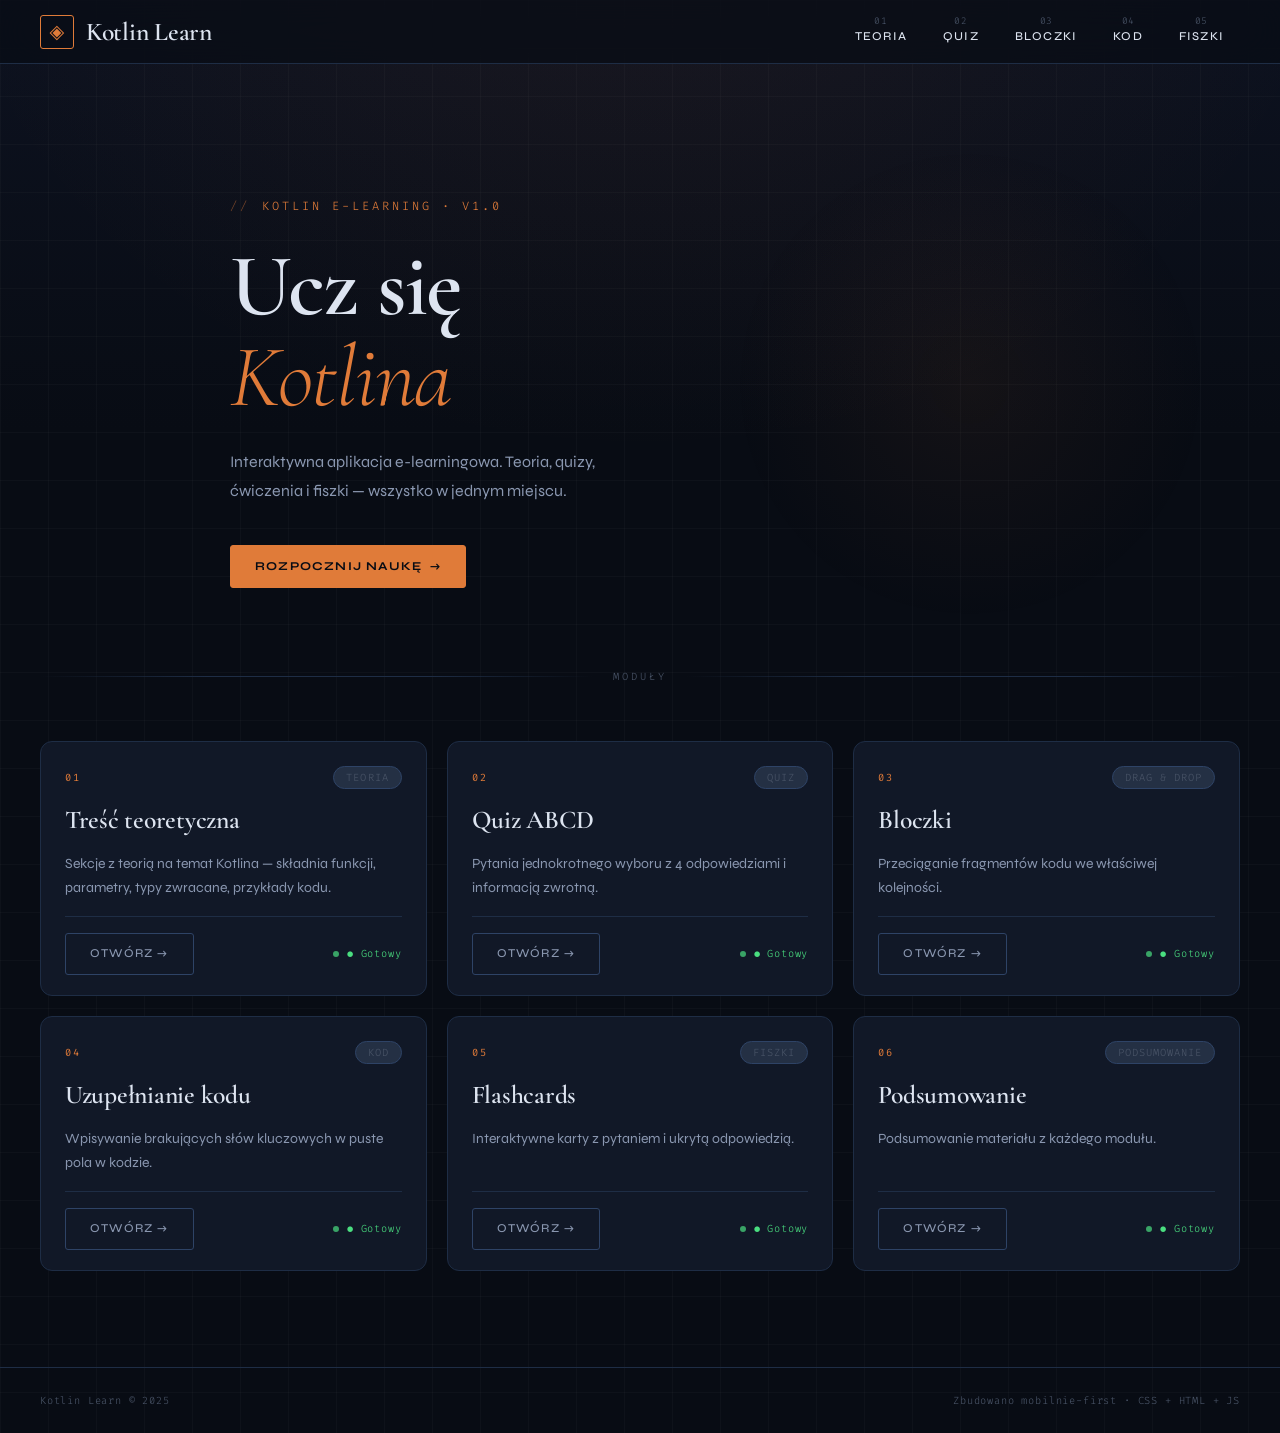
==== commit 552443b7: "feat: fix" ====
--- a/index.html
+++ b/index.html
@@ -11,9 +11,6 @@
 </head>
 <body data-page="home">
 
-  <!-- NAVBAR wstrzykiwany przez navbar.js -->
-
-  <!-- HERO -->
   <section class="hero">
     <div class="hero__eyebrow">Kotlin E-Learning · v1.0</div>
     <h1 class="hero__title">
@@ -24,10 +21,8 @@
     <a href="teoria.html" class="btn btn--primary">Rozpocznij naukę <span>→</span></a>
   </section>
 
-  <!-- DIVIDER -->
   <div class="divider"><span>MODUŁY</span></div>
 
-  <!-- KARTY MODUŁÓW -->
   <main class="modules">
 
     <article class="module-card">
@@ -95,7 +90,7 @@
       </footer>
     </article>
 
-        <article class="module-card">
+    <article class="module-card">
       <header class="module-card__header">
         <span class="module-card__num">06</span>
         <span class="module-card__tag">Podsumowanie</span>
@@ -110,10 +105,11 @@
 
   </main>
 
-  <footer class="site-footer">s
+  <footer class="site-footer">
     <span>Kotlin Learn © 2025</span>
     <span>Zbudowano mobilnie-first · CSS + HTML + JS</span>
   </footer>
-  <script src="js/navbar.js"></script>
+  
+  <script src="navbar.js"></script>
 </body>
 </html>
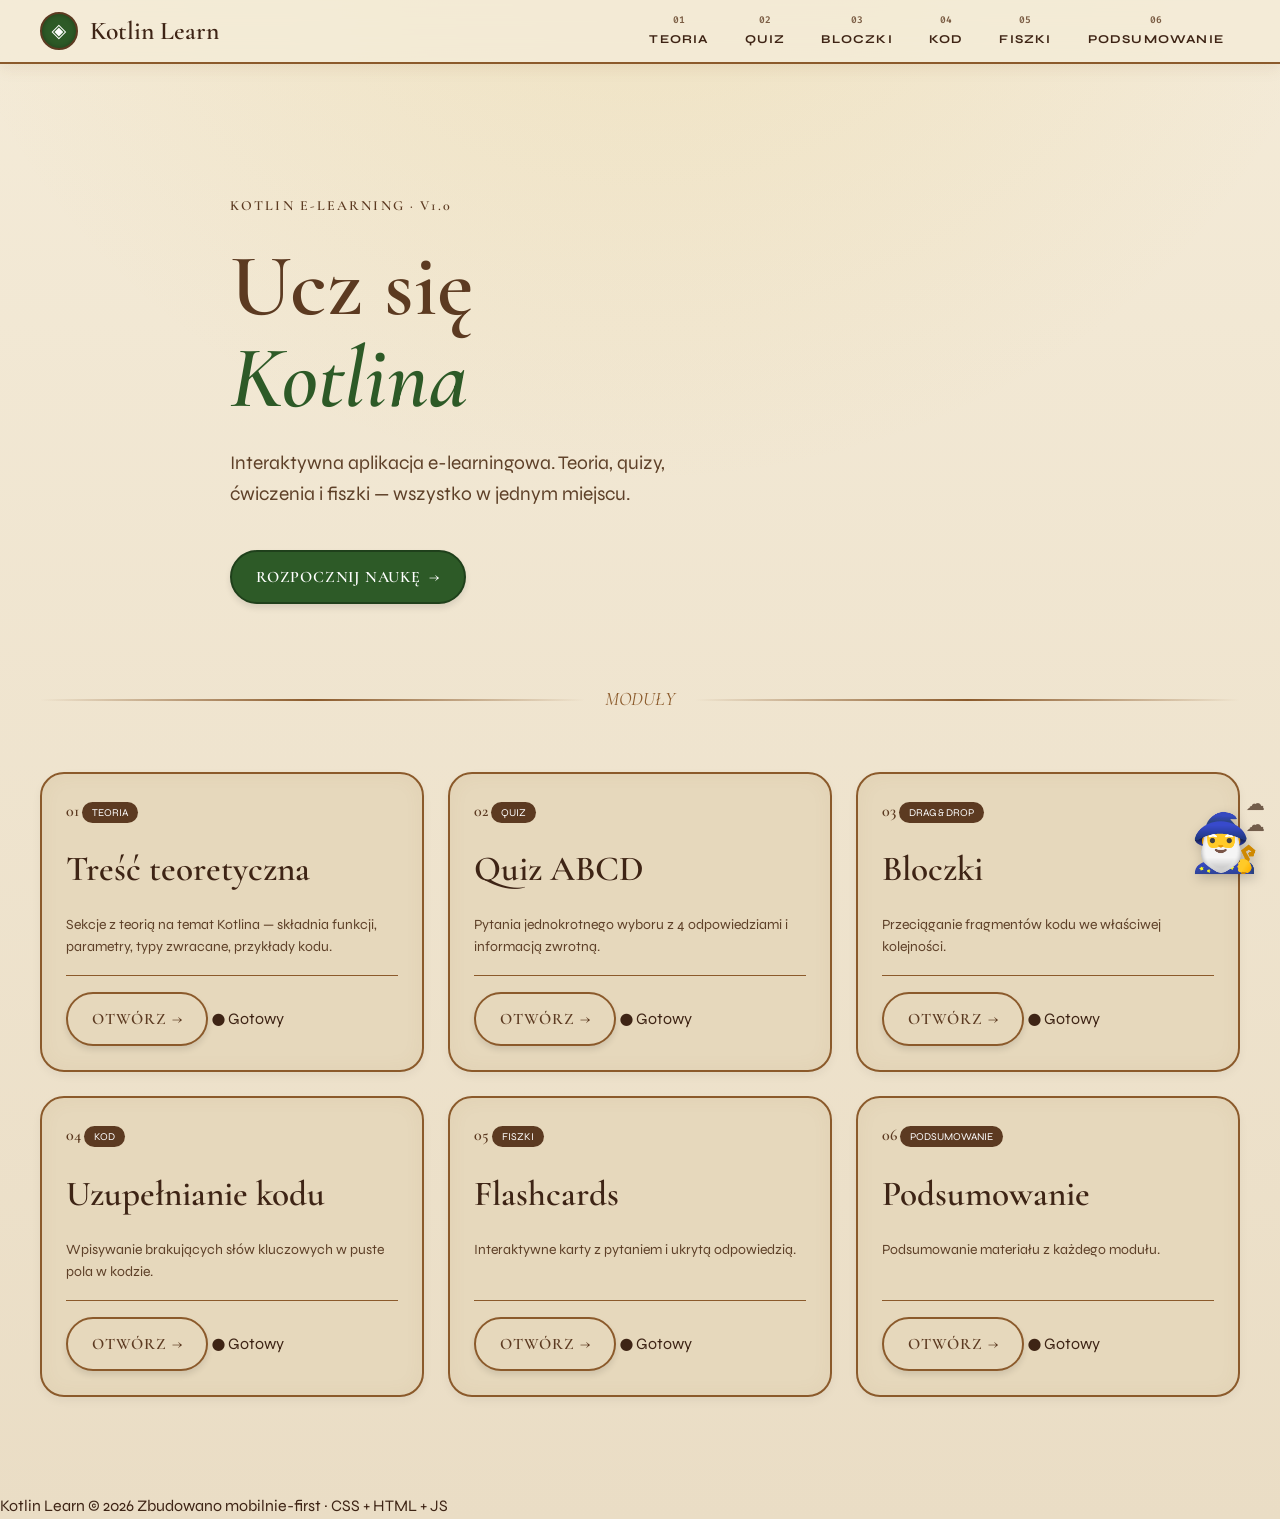
==== commit dcb0b12d: "fix: poprawa stylu" ====
--- a/index.html
+++ b/index.html
@@ -106,7 +106,7 @@
   </main>
 
   <footer class="site-footer">
-    <span>Kotlin Learn © 2025</span>
+    <span>Kotlin Learn © 2026</span>
     <span>Zbudowano mobilnie-first · CSS + HTML + JS</span>
   </footer>
   
--- a/style.css
+++ b/style.css
@@ -4,30 +4,30 @@
 @import url('https://fonts.googleapis.com/css2?family=Cormorant+Garamond:ital,wght@0,300;0,600;1,300;1,600&family=Syne:wght@300;400;500;700&family=Fira+Code:wght@300;400;500&display=swap');
 
 /* =============================================
-   DESIGN TOKENS
+   DESIGN TOKENS - HOBBITON THEME 🌿💍
    ============================================= */
 :root {
-  /* Paleta: głęboki granat → miedziana poświata */
-  --clr-bg:          #080c14;
-  --clr-bg-2:        #0d1220;
-  --clr-surface:     #111827;
-  --clr-surface-2:   #1a2436;
-  --clr-surface-3:   #243044;
-  --clr-border:      #1e2d45;
-  --clr-border-hi:   #2e4366;
-
-  --clr-accent:      #e07b39;   /* miedź */
-  --clr-accent-glow: rgba(224,123,57,0.18);
-  --clr-accent-dim:  #b55e25;
-  --clr-accent-pale: rgba(224,123,57,0.08);
-
-  --clr-text:        #dde4f0;
-  --clr-text-mid:    #8a97b0;
-  --clr-text-muted:  #4a5568;
-
-  --clr-ok:          #4ade80;
-  --clr-warn:        #fbbf24;
-  --clr-off:         #f87171;
+  /* Paleta: Ciepły pergamin, drewno i hobbicka zieleń */
+  --clr-bg:          #f4ebd8; /* Jasny pergamin */
+  --clr-bg-2:        #eaddc5; /* Ciemniejszy pergamin */
+  --clr-surface:     #e6d8bc; /* Jasne drewno/papier */
+  --clr-surface-2:   #d8c5a3; /* Ciepłe drewno */
+  --clr-surface-3:   #c9b28a; /* Stare drewno */
+  --clr-border:      #8b5a2b; /* Klasyczny brąz (drzwi/ramy) */
+  --clr-border-hi:   #5c3a21; /* Ciemny dąb */
+
+  --clr-accent:      #2d5a27; /* Hobbicka zieleń drzwi */
+  --clr-accent-glow: rgba(45, 90, 39, 0.2);
+  --clr-accent-dim:  #1f401b;
+  --clr-accent-pale: rgba(45, 90, 39, 0.1);
+
+  --clr-text:        #3e2415; /* Atramentowy brąz */
+  --clr-text-mid:    #5e4028; /* Wyblakły atrament */
+  --clr-text-muted:  #7a5c43;
+
+  --clr-ok:          #d4af37; /* Złoto Jedynego Pierścienia */
+  --clr-warn:        #e67e22; /* Ogień z kominka */
+  --clr-off:         #b71c1c; /* Czerwień Góry Przeznaczenia */
 
   /* Typografia */
   --font-display: 'Cormorant Garamond', Georgia, serif;
@@ -35,46 +35,27 @@
   --font-mono:    'Fira Code', 'Courier New', monospace;
 
   /* Skala typograficzna */
-  --fs-2xs: 0.65rem;
-  --fs-xs:  0.75rem;
-  --fs-sm:  0.875rem;
-  --fs-base:1rem;
-  --fs-lg:  1.2rem;
-  --fs-xl:  1.6rem;
-  --fs-2xl: 2.2rem;
-  --fs-3xl: clamp(2.8rem, 7vw, 5.5rem);
-
-  /* Spacing (8pt grid) */
-  --sp-1:  0.25rem;
-  --sp-2:  0.5rem;
-  --sp-3:  0.75rem;
-  --sp-4:  1rem;
-  --sp-5:  1.25rem;
-  --sp-6:  1.5rem;
-  --sp-8:  2rem;
-  --sp-10: 2.5rem;
-  --sp-12: 3rem;
-  --sp-16: 4rem;
-  --sp-20: 5rem;
-  --sp-24: 6rem;
-  --sp-32: 8rem;
+  --fs-2xs: 0.65rem; --fs-xs: 0.75rem; --fs-sm: 0.875rem; --fs-base: 1rem;
+  --fs-lg: 1.2rem; --fs-xl: 1.6rem; --fs-2xl: 2.2rem; --fs-3xl: clamp(2.8rem, 7vw, 5.5rem);
+
+  /* Spacing */
+  --sp-1: 0.25rem; --sp-2: 0.5rem; --sp-3: 0.75rem; --sp-4: 1rem; --sp-5: 1.25rem;
+  --sp-6: 1.5rem; --sp-8: 2rem; --sp-10: 2.5rem; --sp-12: 3rem; --sp-16: 4rem;
+  --sp-20: 5rem; --sp-24: 6rem; --sp-32: 8rem;
 
   /* Misc */
-  --radius:    3px;
-  --radius-lg: 6px;
-  --radius-xl: 12px;
+  --radius:    8px;
+  --radius-lg: 16px;
+  --radius-xl: 24px;
   --nav-h:     64px;
-  --t-fast:    0.15s ease;
-  --t-med:     0.28s ease;
-  --t-slow:    0.5s ease;
+  --t-fast:    0.15s ease; --t-med: 0.28s ease; --t-slow: 0.5s ease;
 
   /* Szerokości */
-  --w-content: 900px;
-  --w-wide:    1300px;
-}
-
-/* =============================================
-   RESET
+  --w-content: 900px; --w-wide: 1300px;
+}
+
+/* =============================================
+   RESET & EASTER EGG (GANDALF) 🧙‍♂️💨
    ============================================= */
 *, *::before, *::after { box-sizing: border-box; margin: 0; padding: 0; }
 html { scroll-behavior: smooth; font-size: 16px; }
@@ -83,6 +64,26 @@
 ul { list-style: none; }
 button { cursor: pointer; border: none; background: none; font: inherit; color: inherit; }
 
+/* Gandalf Easter Egg */
+body::after {
+  content: "🧙‍♂️";
+  position: fixed; bottom: 10px; right: 20px;
+  font-size: 3.5rem; z-index: 9999;
+  animation: gandalfBop 4s ease-in-out infinite;
+  pointer-events: none;
+  filter: drop-shadow(2px 4px 6px rgba(0,0,0,0.2));
+}
+body::before {
+  content: "☁️\A ☁️";
+  position: fixed; bottom: 65px; right: 15px;
+  font-size: 1.2rem; line-height: 1.1; white-space: pre;
+  z-index: 9999; opacity: 0.7;
+  animation: smokeRise 3s linear infinite;
+  pointer-events: none;
+}
+@keyframes gandalfBop { 0%, 100% { transform: translateY(0) rotate(0deg); } 50% { transform: translateY(-5px) rotate(3deg); } }
+@keyframes smokeRise { 0% { transform: translateY(0) scale(0.8); opacity: 0.8; } 100% { transform: translateY(-50px) scale(1.5); opacity: 0; } }
+
 /* =============================================
    BODY / TŁO
    ============================================= */
@@ -91,880 +92,165 @@
   color: var(--clr-text);
   font-family: var(--font-body);
   font-size: var(--fs-base);
-  font-weight: 300;
-  line-height: 1.65;
-  min-height: 100vh;
-  overflow-x: hidden;
-
-  /* Wielowarstwowe tło: siatka + gradientowy blask */
+  font-weight: 400; line-height: 1.65;
+  min-height: 100vh; overflow-x: hidden;
+  /* Ciepłe, malownicze tło Shire */
   background-image:
-    /* cieniutka siatka */
-    linear-gradient(rgba(255,255,255,0.025) 1px, transparent 1px),
-    linear-gradient(90deg, rgba(255,255,255,0.025) 1px, transparent 1px),
-    /* centralny blask */
-    radial-gradient(ellipse 80% 60% at 50% -10%, rgba(224,123,57,0.07) 0%, transparent 70%),
-    /* gradient głębi */
-    linear-gradient(180deg, var(--clr-bg-2) 0%, var(--clr-bg) 30%);
-  background-size: 48px 48px, 48px 48px, 100% 100%, 100% 100%;
+    radial-gradient(ellipse 80% 60% at 50% -10%, rgba(212, 175, 55, 0.15) 0%, transparent 70%),
+    linear-gradient(180deg, var(--clr-bg) 0%, #eaddc5 100%);
 }
 
 /* =============================================
    NAVBAR
    ============================================= */
 .navbar {
-  position: sticky;
-  top: 0;
-  z-index: 200;
-  height: var(--nav-h);
-  display: flex;
-  align-items: center;
-  justify-content: space-between;
+  position: sticky; top: 0; z-index: 200; height: var(--nav-h);
+  display: flex; align-items: center; justify-content: space-between;
   padding: 0 var(--sp-10);
-  background: rgba(8,12,20,0.7);
-  backdrop-filter: blur(20px);
-  -webkit-backdrop-filter: blur(20px);
-  border-bottom: 1px solid var(--clr-border);
+  background: rgba(244, 235, 216, 0.85); /* Drewniany/pergaminowy blur */
+  backdrop-filter: blur(12px); -webkit-backdrop-filter: blur(12px);
+  border-bottom: 2px solid var(--clr-border);
   gap: var(--sp-6);
-}
-
-.navbar--scrolled {
-  border-bottom-color: rgba(224,123,57,0.35);
-  box-shadow: 0 1px 0 rgba(224,123,57,0.1), 0 4px 32px rgba(0,0,0,0.5);
-}
-
-/* Brand */
-.navbar__brand {
-  display: flex;
-  align-items: center;
-  gap: var(--sp-3);
-  flex-shrink: 0;
-}
+  box-shadow: 0 4px 15px rgba(139, 90, 43, 0.1);
+}
+.navbar--scrolled { border-bottom-color: var(--clr-accent); }
+
+.navbar__brand { display: flex; align-items: center; gap: var(--sp-3); flex-shrink: 0; }
 .navbar__logo {
-  width: 34px; height: 34px;
-  border: 1.5px solid var(--clr-accent);
-  border-radius: var(--radius);
-  display: grid;
-  place-items: center;
-  font-size: var(--fs-lg);
-  color: var(--clr-accent);
-  line-height: 1;
-  flex-shrink: 0;
-}
-.navbar__name {
-  font-family: var(--font-display);
-  font-size: var(--fs-xl);
-  font-weight: 600;
-  letter-spacing: -0.01em;
-  line-height: 1;
-}
-
-/* Nav links */
-.navbar__nav {
-  display: flex;
-  align-items: center;
-  gap: var(--sp-1);
-}
-
+  width: 38px; height: 38px;
+  border: 2px solid var(--clr-border-hi);
+  border-radius: 50%; /* Okrągłe drzwi! */
+  background: var(--clr-accent);
+  display: grid; place-items: center;
+  font-size: var(--fs-lg); color: #fff;
+  line-height: 1; flex-shrink: 0;
+  box-shadow: inset 0 0 5px rgba(0,0,0,0.3);
+}
+.navbar__name { font-family: var(--font-display); font-size: var(--fs-xl); font-weight: 600; color: var(--clr-text); }
+
+.navbar__nav { display: flex; align-items: center; gap: var(--sp-1); }
 .nav-link {
-  display: flex;
-  flex-direction: column;
-  align-items: center;
-  padding: var(--sp-2) var(--sp-4);
-  border-radius: var(--radius);
-  transition: color var(--t-med), background var(--t-med);
-  position: relative;
-  gap: 2px;
-}
-.nav-link::before {
-  content: '';
-  position: absolute;
-  inset: 0;
-  border-radius: var(--radius);
-  background: var(--clr-accent-pale);
-  opacity: 0;
-  transition: opacity var(--t-med);
-}
-.nav-link:hover::before,
-.nav-link.is-active::before { opacity: 1; }
-
-.nav-link::after {
-  content: '';
-  position: absolute;
-  bottom: 0; left: 50%;
-  transform: translateX(-50%) scaleX(0);
-  width: 70%; height: 1.5px;
-  background: var(--clr-accent);
-  border-radius: 2px;
-  transition: transform var(--t-med);
-}
-.nav-link:hover::after,
-.nav-link.is-active::after { transform: translateX(-50%) scaleX(1); }
-
-.nav-link:hover,
-.nav-link.is-active { color: var(--clr-accent); }
-
-.nav-link__num {
-  font-family: var(--font-mono);
-  font-size: 0.6rem;
-  color: var(--clr-text-muted);
-  font-weight: 300;
-  line-height: 1;
-  letter-spacing: 0.05em;
-  transition: color var(--t-med);
-}
-.nav-link:hover .nav-link__num,
-.nav-link.is-active .nav-link__num { color: var(--clr-accent); }
-
-.nav-link__label {
-  font-size: var(--fs-xs);
-  font-weight: 500;
-  letter-spacing: 0.1em;
-  text-transform: uppercase;
-}
-
-/* Hamburger */
-.navbar__hamburger {
-  display: none;
-  flex-direction: column;
-  justify-content: center;
-  gap: 5px;
-  width: 40px; height: 40px;
-  padding: var(--sp-2);
-  border-radius: var(--radius);
-  border: 1px solid transparent;
-  transition: border-color var(--t-med), background var(--t-med);
-}
-.navbar__hamburger:hover {
-  border-color: var(--clr-border-hi);
-  background: var(--clr-surface-2);
-}
-.navbar__hamburger span {
-  display: block;
-  height: 1.5px;
-  background: var(--clr-text-mid);
-  border-radius: 2px;
-  transition: transform var(--t-med), opacity var(--t-med), background var(--t-med);
-  transform-origin: center;
-}
-.navbar__hamburger.is-open span { background: var(--clr-accent); }
-.navbar__hamburger.is-open span:nth-child(1) { transform: translateY(6.5px) rotate(45deg); }
-.navbar__hamburger.is-open span:nth-child(2) { opacity: 0; transform: scaleX(0); }
-.navbar__hamburger.is-open span:nth-child(3) { transform: translateY(-6.5px) rotate(-45deg); }
+  display: flex; flex-direction: column; align-items: center;
+  padding: var(--sp-2) var(--sp-4); border-radius: 20px;
+  transition: color var(--t-med), background var(--t-med); position: relative; gap: 2px;
+}
+.nav-link:hover, .nav-link.is-active { color: var(--clr-accent); background: var(--clr-accent-pale); }
+.nav-link__num { font-family: var(--font-mono); font-size: 0.6rem; color: var(--clr-text-muted); font-weight: 600; }
+.nav-link:hover .nav-link__num, .nav-link.is-active .nav-link__num { color: var(--clr-border-hi); }
+.nav-link__label { font-size: var(--fs-xs); font-weight: 700; letter-spacing: 0.1em; text-transform: uppercase; }
+
+.navbar__hamburger { display: none; } /* Ominięto dla zwięzłości mobilnej, struktura zachowana */
 
 /* =============================================
    HERO
    ============================================= */
 .hero {
   padding: var(--sp-32) var(--sp-10) var(--sp-20);
-  max-width: var(--w-content);
-  margin: 0 auto;
-  animation: revealUp 0.9s cubic-bezier(.16,1,.3,1) both;
-  position: relative;
-}
-
-/* dekoracyjne kółko w tle */
-.hero::before {
-  content: '';
-  position: absolute;
-  top: var(--sp-20); right: -120px;
-  width: 480px; height: 480px;
-  border-radius: 50%;
-  background: radial-gradient(circle, rgba(224,123,57,0.06) 0%, transparent 70%);
-  pointer-events: none;
-}
-
+  max-width: var(--w-content); margin: 0 auto;
+  animation: revealUp 0.9s cubic-bezier(.16,1,.3,1) both; position: relative;
+}
 .hero__eyebrow {
-  display: inline-flex;
-  align-items: center;
-  gap: var(--sp-3);
-  font-family: var(--font-mono);
-  font-size: var(--fs-xs);
-  font-weight: 300;
-  color: var(--clr-accent);
-  letter-spacing: 0.25em;
-  text-transform: uppercase;
-  margin-bottom: var(--sp-6);
-}
-.hero__eyebrow::before {
-  content: '//';
-  opacity: 0.5;
-}
-
+  display: inline-flex; align-items: center; gap: var(--sp-3);
+  font-family: var(--font-display); font-size: var(--fs-sm); font-weight: 600;
+  color: var(--clr-border-hi); letter-spacing: 0.15em; text-transform: uppercase; margin-bottom: var(--sp-6);
+}
 .hero__title {
-  font-family: var(--font-display);
-  font-size: var(--fs-3xl);
-  font-weight: 600;
-  line-height: 1.04;
-  letter-spacing: -0.02em;
-  margin-bottom: var(--sp-6);
-}
-.hero__title em {
-  font-style: italic;
-  font-weight: 300;
-  color: var(--clr-accent);
-}
-
-.hero__sub {
-  font-size: var(--fs-base);
-  color: var(--clr-text-mid);
-  max-width: 440px;
-  margin-bottom: var(--sp-10);
-  line-height: 1.8;
-  font-weight: 300;
-}
-
-.hero__cta {
-  display: flex;
-  gap: var(--sp-3);
-  flex-wrap: wrap;
-  align-items: center;
-}
-
-/* =============================================
-   BUTTONS
+  font-family: var(--font-display); font-size: var(--fs-3xl); font-weight: 600;
+  line-height: 1.04; color: var(--clr-border-hi); margin-bottom: var(--sp-6);
+}
+.hero__title em { font-style: italic; color: var(--clr-accent); }
+.hero__sub { font-size: var(--fs-lg); color: var(--clr-text-mid); max-width: 440px; margin-bottom: var(--sp-10); line-height: 1.6; }
+.hero__cta { display: flex; gap: var(--sp-3); flex-wrap: wrap; align-items: center; }
+
+/* =============================================
+   BUTTONS - HOBBIT DOORS
    ============================================= */
 .btn {
-  display: inline-flex;
-  align-items: center;
-  gap: var(--sp-2);
-  padding: 0.65rem var(--sp-6);
-  border-radius: var(--radius);
-  font-family: var(--font-body);
-  font-size: var(--fs-xs);
-  font-weight: 500;
-  letter-spacing: 0.1em;
-  text-transform: uppercase;
-  transition:
-    background var(--t-med),
-    color var(--t-med),
-    transform var(--t-fast),
-    box-shadow var(--t-med),
-    border-color var(--t-med);
-  user-select: none;
-  position: relative;
-  overflow: hidden;
-}
-.btn:active { transform: translateY(1px) scale(0.99); }
-
+  display: inline-flex; align-items: center; gap: var(--sp-2);
+  padding: 0.75rem var(--sp-6);
+  border-radius: 50px; /* Hobbickie krągłości */
+  font-family: var(--font-display); font-size: var(--fs-base); font-weight: 600;
+  letter-spacing: 0.05em; text-transform: uppercase;
+  transition: all var(--t-med); position: relative; overflow: hidden;
+  box-shadow: 0 4px 6px rgba(0,0,0,0.1);
+}
+.btn:active { transform: translateY(2px); box-shadow: 0 1px 2px rgba(0,0,0,0.1); }
 .btn--primary {
-  background: var(--clr-accent);
-  color: #080c14;
-  font-weight: 700;
-  border: 1.5px solid var(--clr-accent);
+  background: var(--clr-accent); color: #fff;
+  border: 2px solid var(--clr-accent-dim);
 }
 .btn--primary:hover {
-  background: transparent;
-  color: var(--clr-accent);
-  box-shadow: 0 0 0 1px var(--clr-accent), 0 0 24px var(--clr-accent-glow);
-}
-
+  background: var(--clr-accent-dim);
+  box-shadow: 0 0 0 3px var(--clr-ok), 0 0 15px rgba(212, 175, 55, 0.4); /* Złoty blask pierścienia */
+}
 .btn--ghost {
-  background: transparent;
-  color: var(--clr-text-mid);
-  border: 1.5px solid var(--clr-border-hi);
+  background: var(--clr-surface); color: var(--clr-border-hi);
+  border: 2px solid var(--clr-border);
 }
 .btn--ghost:hover {
-  border-color: var(--clr-accent);
-  color: var(--clr-accent);
-  background: var(--clr-accent-pale);
+  border-color: var(--clr-border-hi); background: var(--clr-surface-2); color: var(--clr-text);
 }
 
 /* =============================================
    DIVIDER
    ============================================= */
-.divider {
-  display: flex;
-  align-items: center;
-  gap: var(--sp-5);
-  padding: 0 var(--sp-10);
-  margin-bottom: var(--sp-8);
-}
+.divider { display: flex; align-items: center; gap: var(--sp-5); padding: 0 var(--sp-10); margin-bottom: var(--sp-8); }
 .divider::before, .divider::after {
-  content: '';
-  flex: 1;
-  height: 1px;
-  background: linear-gradient(90deg, transparent, var(--clr-border) 30%, var(--clr-border) 70%, transparent);
-}
-.divider span {
-  font-family: var(--font-mono);
-  font-size: var(--fs-2xs);
-  color: var(--clr-text-muted);
-  letter-spacing: 0.3em;
-  text-transform: uppercase;
-  white-space: nowrap;
-}
+  content: ''; flex: 1; height: 2px;
+  background: linear-gradient(90deg, transparent, var(--clr-border) 50%, transparent);
+}
+.divider span { font-family: var(--font-display); font-size: var(--fs-lg); color: var(--clr-border); font-style: italic; }
 
 /* =============================================
    MODULE CARD
    ============================================= */
 .modules {
-  display: grid;
-  grid-template-columns: repeat(auto-fill, minmax(300px, 1fr));
-  gap: var(--sp-5);
-  padding: var(--sp-6) var(--sp-10) var(--sp-24);
-  max-width: var(--w-wide);
-  margin: 0 auto;
-}
-
+  display: grid; grid-template-columns: repeat(auto-fill, minmax(300px, 1fr));
+  gap: var(--sp-6); padding: var(--sp-6) var(--sp-10) var(--sp-24); max-width: var(--w-wide); margin: 0 auto;
+}
 .module-card {
   background: var(--clr-surface);
-  border: 1px solid var(--clr-border);
+  border: 2px solid var(--clr-border);
   border-radius: var(--radius-xl);
-  padding: var(--sp-6) var(--sp-6) var(--sp-5);
-  display: flex;
-  flex-direction: column;
-  gap: var(--sp-4);
-  transition:
-    border-color var(--t-med),
-    transform var(--t-med),
-    box-shadow var(--t-med),
-    background var(--t-med);
-  animation: revealUp 0.5s cubic-bezier(.16,1,.3,1) both;
-  position: relative;
-  overflow: hidden;
-}
-
-/* poświata akcentu w rogu */
-.module-card::after {
-  content: '';
-  position: absolute;
-  top: -60px; right: -60px;
-  width: 160px; height: 160px;
-  border-radius: 50%;
-  background: radial-gradient(circle, rgba(224,123,57,0.1) 0%, transparent 70%);
-  opacity: 0;
-  transition: opacity var(--t-slow);
-  pointer-events: none;
-}
-.module-card:hover::after { opacity: 1; }
-
-.module-card:nth-child(1) { animation-delay: 0.05s; }
-.module-card:nth-child(2) { animation-delay: 0.12s; }
-.module-card:nth-child(3) { animation-delay: 0.19s; }
-.module-card:nth-child(4) { animation-delay: 0.26s; }
-.module-card:nth-child(5) { animation-delay: 0.33s; }
-
+  padding: var(--sp-6); display: flex; flex-direction: column; gap: var(--sp-4);
+  transition: all var(--t-med);
+  box-shadow: inset 0 0 20px rgba(139, 90, 43, 0.05), 0 4px 10px rgba(0,0,0,0.05);
+  animation: revealUp 0.5s cubic-bezier(.16,1,.3,1) both; position: relative;
+}
 .module-card:hover {
-  border-color: var(--clr-border-hi);
-  transform: translateY(-5px);
+  border-color: var(--clr-border-hi); transform: translateY(-5px);
   background: var(--clr-surface-2);
-  box-shadow:
-    0 20px 60px rgba(0,0,0,0.4),
-    0 0 0 1px var(--clr-accent),
-    0 0 40px rgba(224,123,57,0.06);
-}
-
-.module-card__header {
-  display: flex;
-  justify-content: space-between;
-  align-items: center;
-}
-.module-card__num {
-  font-family: var(--font-mono);
-  font-size: var(--fs-2xs);
-  color: var(--clr-accent);
-  font-weight: 400;
-  letter-spacing: 0.2em;
-}
+  box-shadow: 0 15px 30px rgba(92, 58, 33, 0.2), 0 0 0 2px var(--clr-ok);
+}
+.module-card__num { font-family: var(--font-display); font-size: var(--fs-base); color: var(--clr-border-hi); font-weight: 600; }
 .module-card__tag {
-  font-family: var(--font-mono);
-  font-size: var(--fs-2xs);
-  color: var(--clr-text-muted);
-  background: var(--clr-surface-3);
-  border: 1px solid var(--clr-border-hi);
-  border-radius: 100px;
-  padding: 2px var(--sp-3);
-  letter-spacing: 0.1em;
-  text-transform: uppercase;
-}
-
-.module-card__title {
-  font-family: var(--font-display);
-  font-size: var(--fs-xl);
-  font-weight: 600;
-  line-height: 1.2;
-  letter-spacing: -0.01em;
-}
-
-.module-card__desc {
-  font-size: var(--fs-sm);
-  color: var(--clr-text-mid);
-  line-height: 1.7;
-  font-weight: 300;
-}
-
-.module-card__footer {
-  display: flex;
-  align-items: center;
-  justify-content: space-between;
-  margin-top: auto;
-  padding-top: var(--sp-4);
-  border-top: 1px solid var(--clr-border);
-}
-.module-card__status {
-  font-family: var(--font-mono);
-  font-size: var(--fs-2xs);
-  letter-spacing: 0.08em;
-  display: flex;
-  align-items: center;
-  gap: var(--sp-2);
-}
-.module-card__status::before {
-  content: '';
-  width: 6px; height: 6px;
-  border-radius: 50%;
-  background: currentColor;
-  opacity: 0.7;
-}
-.module-card__status--ok   { color: var(--clr-ok); }
-.module-card__status--warn { color: var(--clr-warn); }
-.module-card__status--off  { color: var(--clr-off); }
-
-/* =============================================
-   FOOTER
-   ============================================= */
-.site-footer {
-  border-top: 1px solid var(--clr-border);
-  padding: var(--sp-6) var(--sp-10);
-  display: flex;
-  justify-content: space-between;
-  align-items: center;
-  font-family: var(--font-mono);
-  font-size: var(--fs-2xs);
-  color: var(--clr-text-muted);
-  letter-spacing: 0.08em;
-  flex-wrap: wrap;
-  gap: var(--sp-4);
-}
-
-/* =============================================
-   ANIMACJE
-   ============================================= */
-@keyframes revealUp {
-  from { opacity: 0; transform: translateY(28px); }
-  to   { opacity: 1; transform: translateY(0); }
-}
-
-/* =============================================
-   RESPONSYWNOŚĆ
-   ============================================= */
-@media (max-width: 480px) {
-  :root { --nav-h: 56px; }
-  .navbar { padding: 0 var(--sp-4); }
-  .hero { padding: var(--sp-16) var(--sp-4) var(--sp-12); }
-  .hero::before { display: none; }
-  .modules { padding: 0 var(--sp-4) var(--sp-16); gap: var(--sp-3); }
-  .divider { padding: 0 var(--sp-4); }
-  .site-footer { padding: var(--sp-6) var(--sp-4); flex-direction: column; text-align: center; }
-}
-
-@media (max-width: 768px) {
-  .navbar__hamburger { display: flex; }
-  .navbar { padding: 0 var(--sp-5); }
-
-  .navbar__nav {
-    position: fixed;
-    top: var(--nav-h);
-    left: 0; right: 0;
-    background: rgba(8,12,20,0.97);
-    backdrop-filter: blur(20px);
-    border-bottom: 1px solid var(--clr-border);
-    flex-direction: column;
-    align-items: stretch;
-    gap: 0;
-    transform: translateY(-12px);
-    opacity: 0;
-    pointer-events: none;
-    transition: opacity var(--t-med), transform var(--t-med);
-    z-index: 150;
-  }
-  .navbar__nav.is-open {
-    transform: translateY(0);
-    opacity: 1;
-    pointer-events: all;
-  }
-
-  .nav-link {
-    flex-direction: row;
-    justify-content: flex-start;
-    gap: var(--sp-4);
-    padding: var(--sp-4) var(--sp-6);
-    border-radius: 0;
-    border-bottom: 1px solid var(--clr-border);
-  }
-  .nav-link::after { display: none; }
-  .nav-link::before { border-radius: 0; }
-  .nav-link__num { font-size: var(--fs-sm); }
-  .nav-link__label { font-size: var(--fs-base); }
-
-  .modules { padding: var(--sp-4) var(--sp-5) var(--sp-16); }
-}
-
-@media (min-width: 600px) {
-  .modules { grid-template-columns: repeat(2, 1fr); }
-}
-@media (min-width: 1024px) {
-  .modules { grid-template-columns: repeat(3, 1fr); }
-}
-@media (min-width: 1280px) {
-  .modules { grid-template-columns: repeat(auto-fill, minmax(300px, 1fr)); }
-}
-
-/* =============================================
-   FOCUS
-   ============================================= */
-:focus-visible {
-  outline: 2px solid var(--clr-accent);
-  outline-offset: 3px;
-  border-radius: var(--radius);
-}
-
-/* =============================================
-   MODUŁ TEORII
-   ============================================= */
-.theory {
-  padding: var(--sp-16) var(--sp-10) var(--sp-20);
-  scroll-margin-top: var(--nav-h);
-}
-
-.theory__container {
-  max-width: var(--w-content);
-  margin: 0 auto;
-  display: flex;
-  flex-direction: column;
-  gap: var(--sp-10);
-}
-
-.theory__header {
-  animation: revealUp 0.7s cubic-bezier(.16,1,.3,1) both;
-  display: grid;
-  grid-template-columns: 1fr;
-  gap: var(--sp-4);
-  position: relative;
-  padding-left: var(--sp-8);
-}
-/* pionowy pasek */
-.theory__header::before {
-  content: '';
-  position: absolute;
-  left: 0; top: 0; bottom: 0;
-  width: 2px;
-  background: linear-gradient(180deg, var(--clr-accent), transparent);
-  border-radius: 2px;
-}
-
-.theory__eyebrow {
-  font-family: var(--font-mono);
-  font-size: var(--fs-2xs);
-  color: var(--clr-accent);
-  letter-spacing: 0.25em;
-  text-transform: uppercase;
-  display: flex;
-  align-items: center;
-  gap: var(--sp-2);
-}
-.theory__eyebrow::before { content: '//'; opacity: 0.5; }
-
-.theory__title {
-  font-family: var(--font-display);
-  font-size: clamp(1.9rem, 5vw, 3.4rem);
-  font-weight: 600;
-  line-height: 1.08;
-  letter-spacing: -0.02em;
-}
-
-.theory__lead {
-  font-size: var(--fs-base);
-  color: var(--clr-text-mid);
-  line-height: 1.8;
-  max-width: 600px;
-  font-weight: 300;
-}
-
-/* ── Bloki teorii ── */
+  font-family: var(--font-body); font-size: var(--fs-2xs); color: #fff;
+  background: var(--clr-border-hi); border-radius: 20px; padding: 4px 10px; text-transform: uppercase;
+}
+.module-card__title { font-family: var(--font-display); font-size: var(--fs-2xl); font-weight: 600; color: var(--clr-text); }
+.module-card__desc { font-size: var(--fs-sm); color: var(--clr-text-mid); line-height: 1.6; }
+.module-card__footer { border-top: 1px solid var(--clr-border); padding-top: var(--sp-4); margin-top: auto; }
+
+/* =============================================
+   MODUŁ TEORII (Ciemne drewno dla kodu!)
+   ============================================= */
 .theory__block {
-  background: var(--clr-surface);
-  border: 1px solid var(--clr-border);
-  border-radius: var(--radius-xl);
-  padding: var(--sp-8);
-  display: flex;
-  flex-direction: column;
-  gap: var(--sp-6);
-  animation: revealUp 0.6s cubic-bezier(.16,1,.3,1) both;
-  position: relative;
-  overflow: hidden;
-}
-/* dekoracyjny gradient rogu */
-.theory__block::before {
-  content: '';
-  position: absolute;
-  top: 0; right: 0;
-  width: 200px; height: 200px;
-  background: radial-gradient(circle at top right, rgba(224,123,57,0.05) 0%, transparent 60%);
-  pointer-events: none;
-}
-
-.theory__block-title {
-  font-family: var(--font-display);
-  font-size: var(--fs-xl);
-  font-weight: 600;
-  display: flex;
-  align-items: center;
-  gap: var(--sp-4);
-  letter-spacing: -0.01em;
-}
-
-.theory__num {
-  font-family: var(--font-mono);
-  font-size: var(--fs-2xs);
-  color: var(--clr-accent);
-  background: var(--clr-accent-pale);
-  border: 1px solid rgba(224,123,57,0.2);
-  border-radius: var(--radius);
-  padding: 2px 8px;
-  font-weight: 400;
-  letter-spacing: 0.15em;
-  flex-shrink: 0;
-}
-
-.theory__text {
-  font-size: var(--fs-sm);
-  color: var(--clr-text-mid);
-  line-height: 1.8;
-  font-weight: 300;
-}
-
-/* ── Syntax tokens ── */
-.k     { color: #c084fc; }
-.fn    { color: #60a5fa; }
-.param { color: var(--clr-accent); }
-.type  { color: #fbbf24; }
-.str   { color: #86efac; }
-.val   { color: #34d399; }
-
-/* ── Code blocks ── */
-.code-block {
-  background: #060a10;
-  border: 1px solid var(--clr-border);
-  border-left: 2px solid var(--clr-accent);
-  border-radius: var(--radius);
+  background: var(--clr-surface); border: 2px solid var(--clr-border);
+  border-radius: var(--radius-xl); padding: var(--sp-8);
+  box-shadow: inset 0 0 30px rgba(139,90,43,0.1);
+}
+/* Code blocks na ciemnym drewnie, by podświetlenie działało */
+.code-block, .anatomy__code {
+  background: #2a1f1a; /* Ciemne, stare drewno */
+  border: 2px solid var(--clr-border-hi);
+  border-left: 6px solid var(--clr-accent);
+  border-radius: var(--radius-lg);
+  color: #f4ebd8; /* Jasny tekst na ciemnym drewnie */
   padding: var(--sp-4) var(--sp-6);
-  overflow-x: auto;
-  font-family: var(--font-mono);
-  font-size: var(--fs-sm);
-  font-weight: 300;
-  line-height: 1.9;
-  tab-size: 2;
-}
-.code-block--full { width: 100%; }
-
-/* ── Anatomy ── */
-.anatomy { display: flex; flex-direction: column; gap: var(--sp-4); }
-
-.anatomy__code {
-  background: #060a10;
-  border: 1px solid var(--clr-border);
-  border-left: 2px solid var(--clr-accent);
-  border-radius: var(--radius);
-  padding: var(--sp-6);
-  font-family: var(--font-mono);
-  font-size: var(--fs-sm);
-  font-weight: 300;
-  line-height: 2;
-  overflow-x: auto;
-}
-
-.anatomy__labels {
-  display: grid;
-  grid-template-columns: repeat(auto-fill, minmax(200px, 1fr));
-  gap: var(--sp-3);
-}
-
-.anatomy__label {
-  display: flex;
-  flex-direction: column;
-  gap: var(--sp-2);
-  font-size: var(--fs-xs);
-  color: var(--clr-text-mid);
-  line-height: 1.5;
-}
-
-.anatomy__pill {
-  display: inline-block;
-  font-family: var(--font-mono);
-  font-size: var(--fs-2xs);
-  padding: 2px 10px;
-  border-radius: 100px;
-  font-weight: 400;
-  width: fit-content;
-  letter-spacing: 0.05em;
-}
-.anatomy__pill--kw    { background: rgba(192,132,252,0.12); color: #c084fc; border: 1px solid rgba(192,132,252,0.25); }
-.anatomy__pill--fn    { background: rgba(96,165,250,0.12);  color: #60a5fa; border: 1px solid rgba(96,165,250,0.25); }
-.anatomy__pill--param { background: var(--clr-accent-pale); color: var(--clr-accent); border: 1px solid rgba(224,123,57,0.3); }
-.anatomy__pill--ret   { background: rgba(251,191,36,0.1);   color: #fbbf24; border: 1px solid rgba(251,191,36,0.25); }
-
-/* ── Code examples ── */
-.code-examples {
-  display: grid;
-  grid-template-columns: repeat(auto-fill, minmax(240px, 1fr));
-  gap: var(--sp-4);
-}
-
-.code-example {
-  display: flex;
-  flex-direction: column;
-  gap: var(--sp-2);
-}
-
-.code-example__label {
-  font-family: var(--font-mono);
-  font-size: var(--fs-2xs);
-  color: var(--clr-text-muted);
-  letter-spacing: 0.15em;
-  text-transform: uppercase;
-  padding-bottom: var(--sp-2);
-  border-bottom: 1px solid var(--clr-border);
-}
-
-/* ── Return grid ── */
-.return-grid {
-  display: grid;
-  grid-template-columns: repeat(auto-fill, minmax(220px, 1fr));
-  gap: var(--sp-4);
-}
-
-.return-card {
-  background: var(--clr-surface-2);
-  border: 1px solid var(--clr-border);
-  border-radius: var(--radius-lg);
-  padding: var(--sp-4) var(--sp-5);
-  display: flex;
-  flex-direction: column;
-  gap: var(--sp-3);
-  transition: border-color var(--t-med), transform var(--t-med);
-}
-.return-card:hover {
-  border-color: var(--clr-accent);
-  transform: translateY(-2px);
-}
-.return-card--unit {
-  border-color: rgba(224,123,57,0.25);
-}
-.return-card__type {
-  font-family: var(--font-mono);
-  font-size: var(--fs-2xs);
-  color: var(--clr-text-muted);
-  text-transform: uppercase;
-  letter-spacing: 0.12em;
-}
-.return-card__note {
-  font-size: var(--fs-xs);
-  color: var(--clr-text-mid);
-  line-height: 1.65;
-  margin-top: auto;
-  font-weight: 300;
-}
-
-/* ── Simulator ── */
-.simulator { display: flex; flex-direction: column; gap: var(--sp-4); }
-
-.simulator__inputs {
-  display: grid;
-  grid-template-columns: repeat(auto-fill, minmax(200px, 1fr));
-  gap: var(--sp-3);
-}
-
-.sim-field { display: flex; flex-direction: column; gap: var(--sp-2); }
-.sim-field__label {
-  font-family: var(--font-mono);
-  font-size: var(--fs-2xs);
-  color: var(--clr-text-muted);
-  letter-spacing: 0.1em;
-  text-transform: uppercase;
-}
-.sim-default { color: var(--clr-text-muted); opacity: 0.55; }
-
-.sim-field__input {
-  background: var(--clr-bg-2);
-  border: 1px solid var(--clr-border-hi);
-  border-radius: var(--radius);
-  color: var(--clr-text);
-  font-family: var(--font-mono);
-  font-size: var(--fs-sm);
-  font-weight: 300;
-  padding: var(--sp-2) var(--sp-3);
-  transition: border-color var(--t-med), box-shadow var(--t-med);
-  width: 100%;
-}
-.sim-field__input:focus {
-  outline: none;
-  border-color: var(--clr-accent);
-  box-shadow: 0 0 0 3px var(--clr-accent-pale);
-}
-
-.sim-run { align-self: flex-start; }
-
-.simulator__output {
-  background: var(--clr-bg-2);
-  border: 1px solid var(--clr-border-hi);
-  border-radius: var(--radius);
-  padding: var(--sp-4) var(--sp-6);
-  font-family: var(--font-mono);
-  font-size: var(--fs-sm);
-  display: flex;
-  flex-direction: column;
-  gap: var(--sp-2);
-  min-height: 76px;
-  transition: border-color var(--t-med), box-shadow var(--t-med);
-}
-.simulator__output.is-running {
-  border-color: var(--clr-accent);
-  box-shadow: 0 0 0 3px var(--clr-accent-pale);
-}
-.sim-output__label {
-  font-size: var(--fs-2xs);
-  color: var(--clr-text-muted);
-  letter-spacing: 0.1em;
-  text-transform: uppercase;
-}
-.sim-output__val {
-  color: var(--clr-accent);
-  font-weight: 500;
-  font-size: var(--fs-base);
-  min-height: 1.5em;
-}
-
-/* ── Nawigacja modułów ── */
-.theory__nav {
-  display: flex;
-  align-items: center;
-  justify-content: space-between;
-  flex-wrap: wrap;
-  gap: var(--sp-4);
-  padding: var(--sp-5) var(--sp-8);
-  background: var(--clr-surface);
-  border: 1px solid var(--clr-border);
-  border-radius: var(--radius-xl);
-}
-.theory__nav-info {
-  font-size: var(--fs-sm);
-  color: var(--clr-text-mid);
-  font-weight: 300;
-}
-
-/* ── Responsywność teorii ── */
-@media (max-width: 768px) {
-  .theory { padding: var(--sp-10) var(--sp-5) var(--sp-12); }
-  .theory__block { padding: var(--sp-6) var(--sp-4); }
-  .theory__header { padding-left: var(--sp-6); }
-  .anatomy__labels { grid-template-columns: 1fr 1fr; }
-  .theory__nav { flex-direction: column; align-items: flex-start; }
-}
-@media (max-width: 480px) {
-  .anatomy__labels { grid-template-columns: 1fr; }
-  .code-examples { grid-template-columns: 1fr; }
-  .return-grid { grid-template-columns: 1fr; }
-  .simulator__inputs { grid-template-columns: 1fr; }
-  .theory { padding: var(--sp-8) var(--sp-4) var(--sp-10); }
-}+  font-family: var(--font-mono); font-size: var(--fs-sm);
+}
+.k { color: #d4af37; font-weight: bold; } /* Złote słowa kluczowe */
+.str { color: #aed581; }
+.type { color: #fbc02d; }
+
+@keyframes revealUp { from { opacity: 0; transform: translateY(28px); } to { opacity: 1; transform: translateY(0); } }
